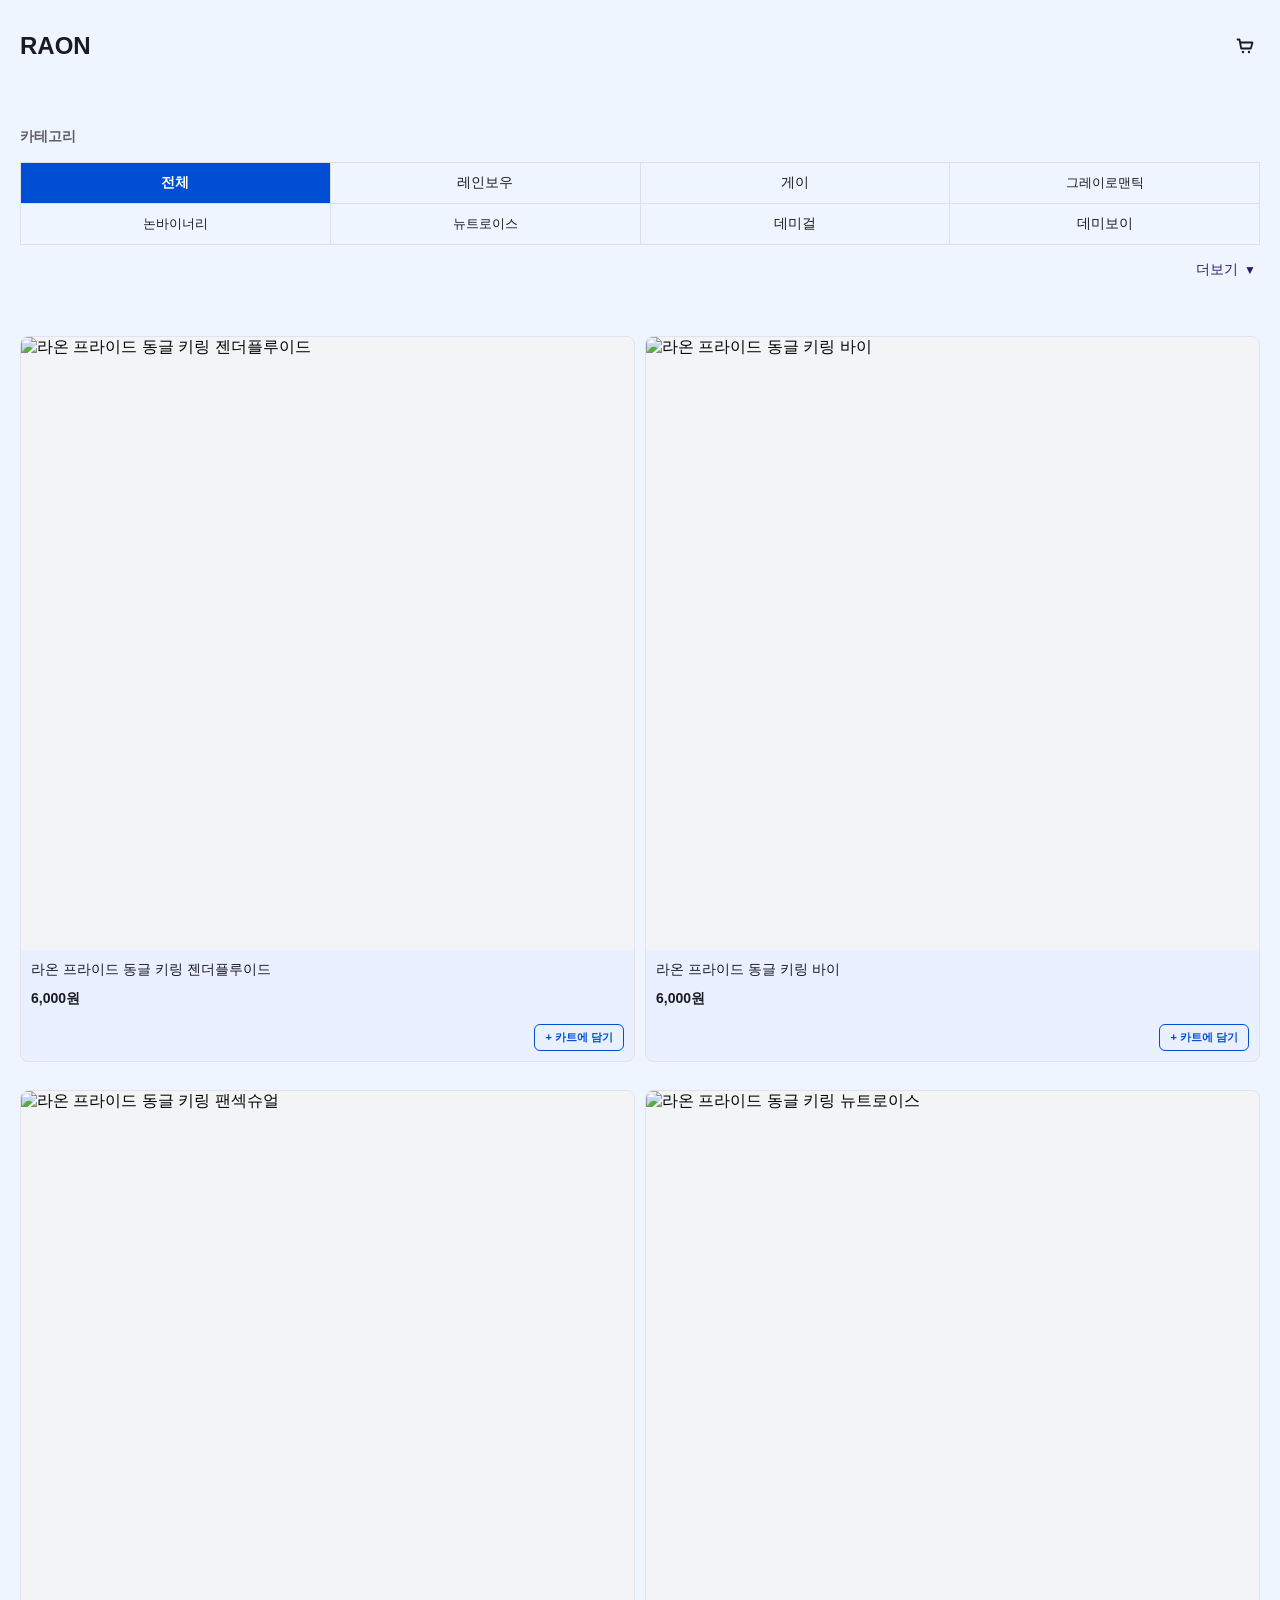
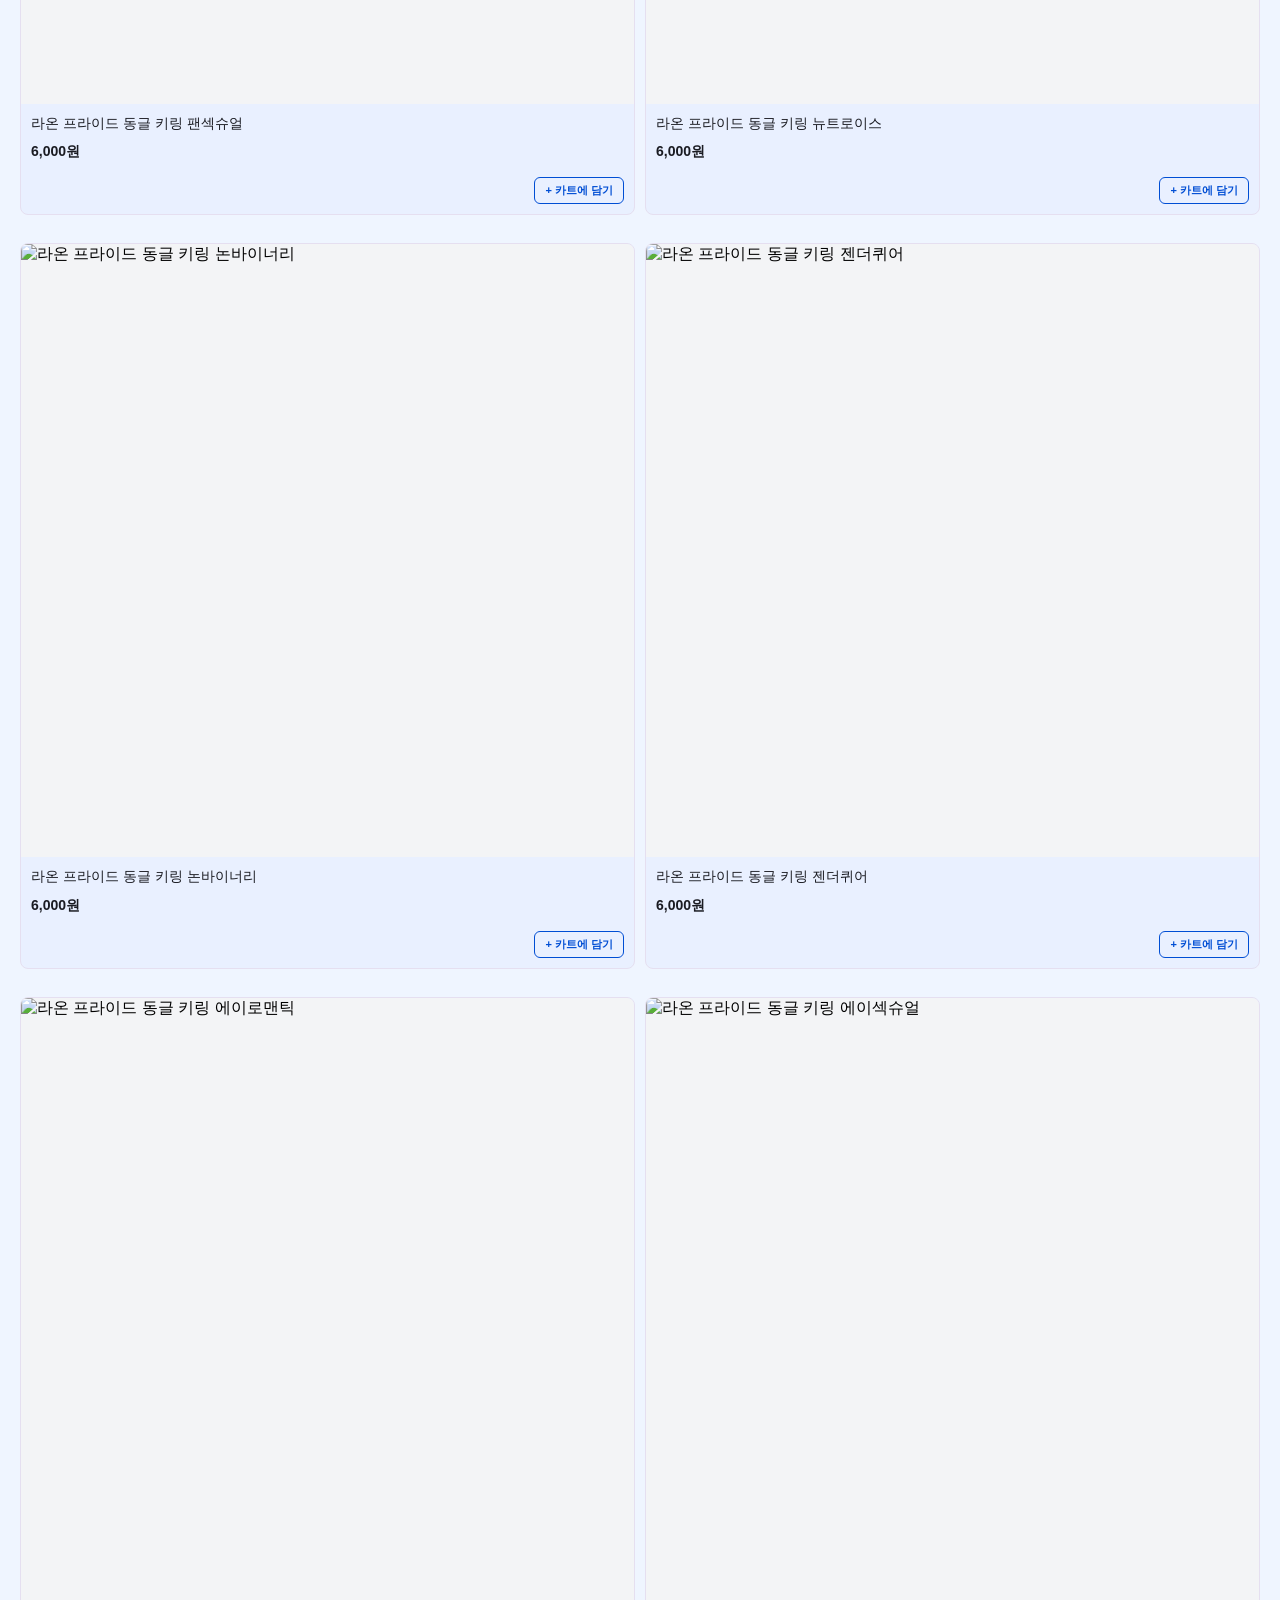
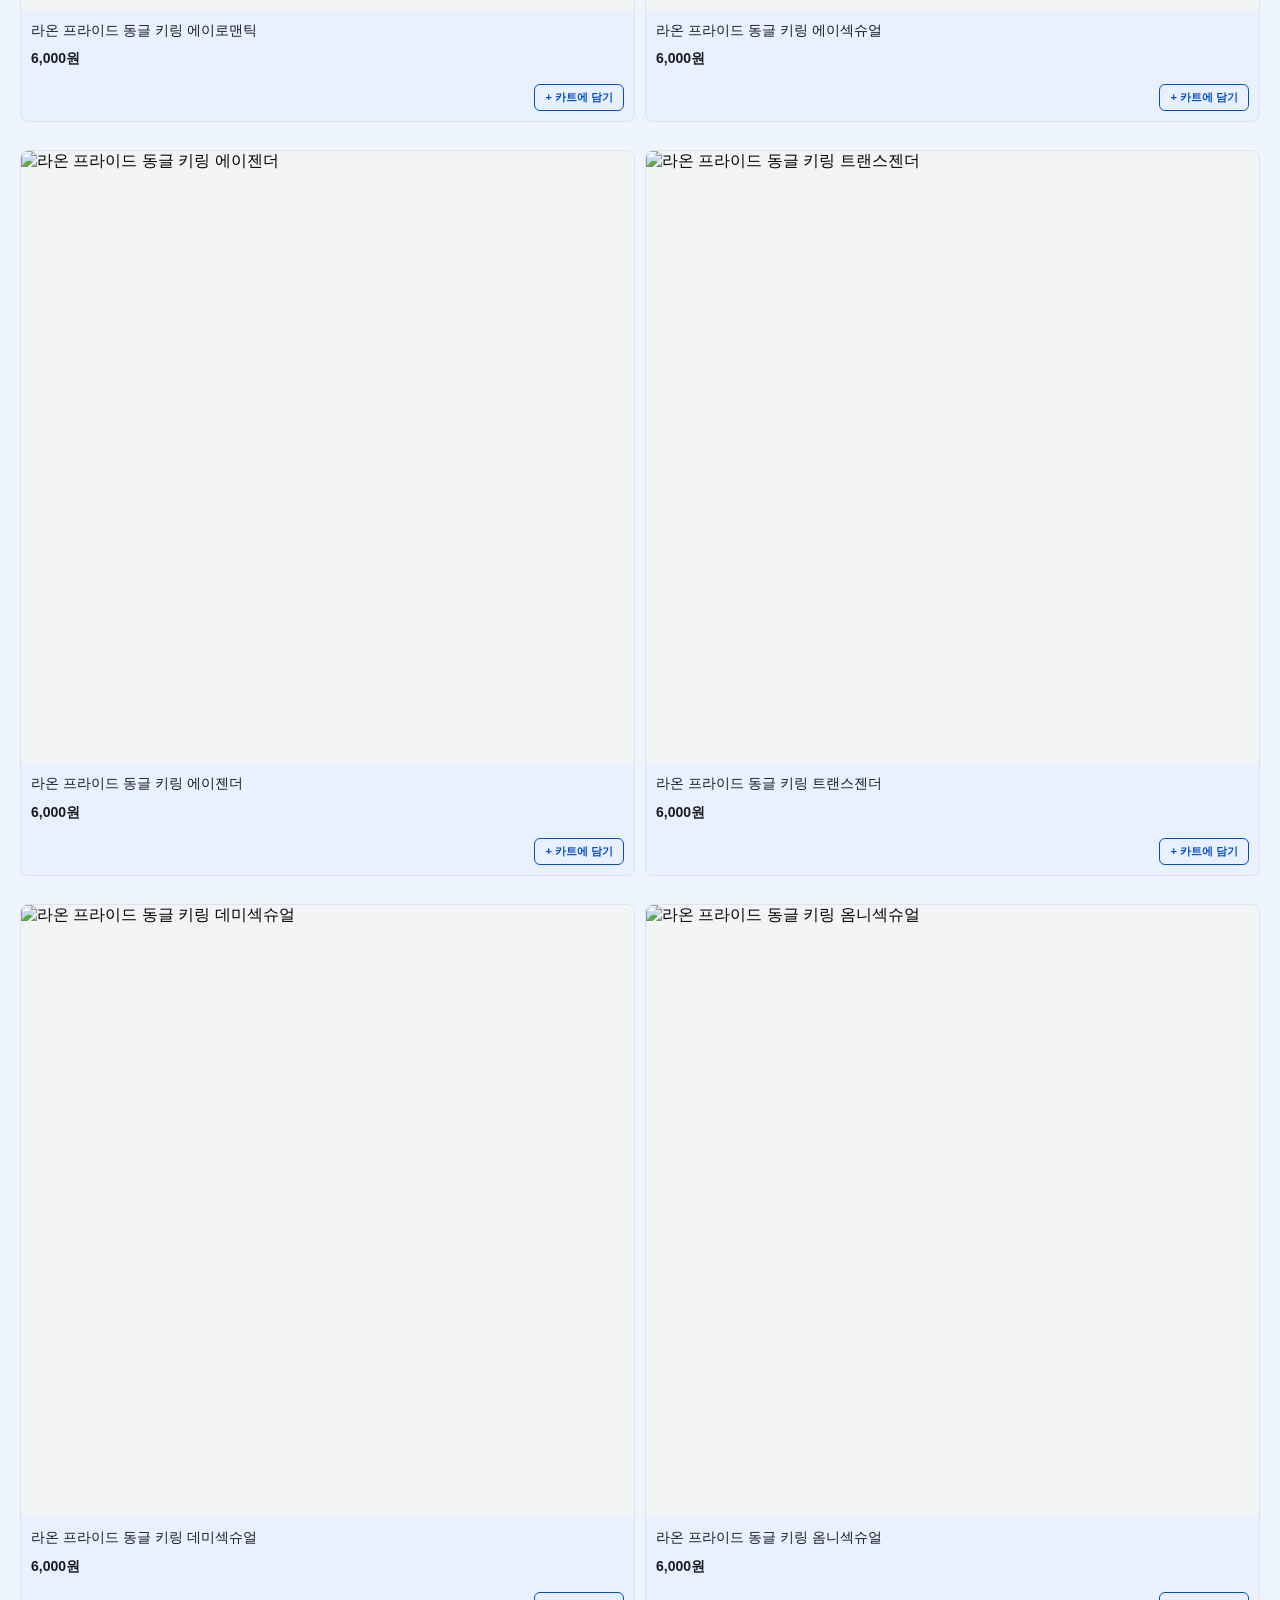
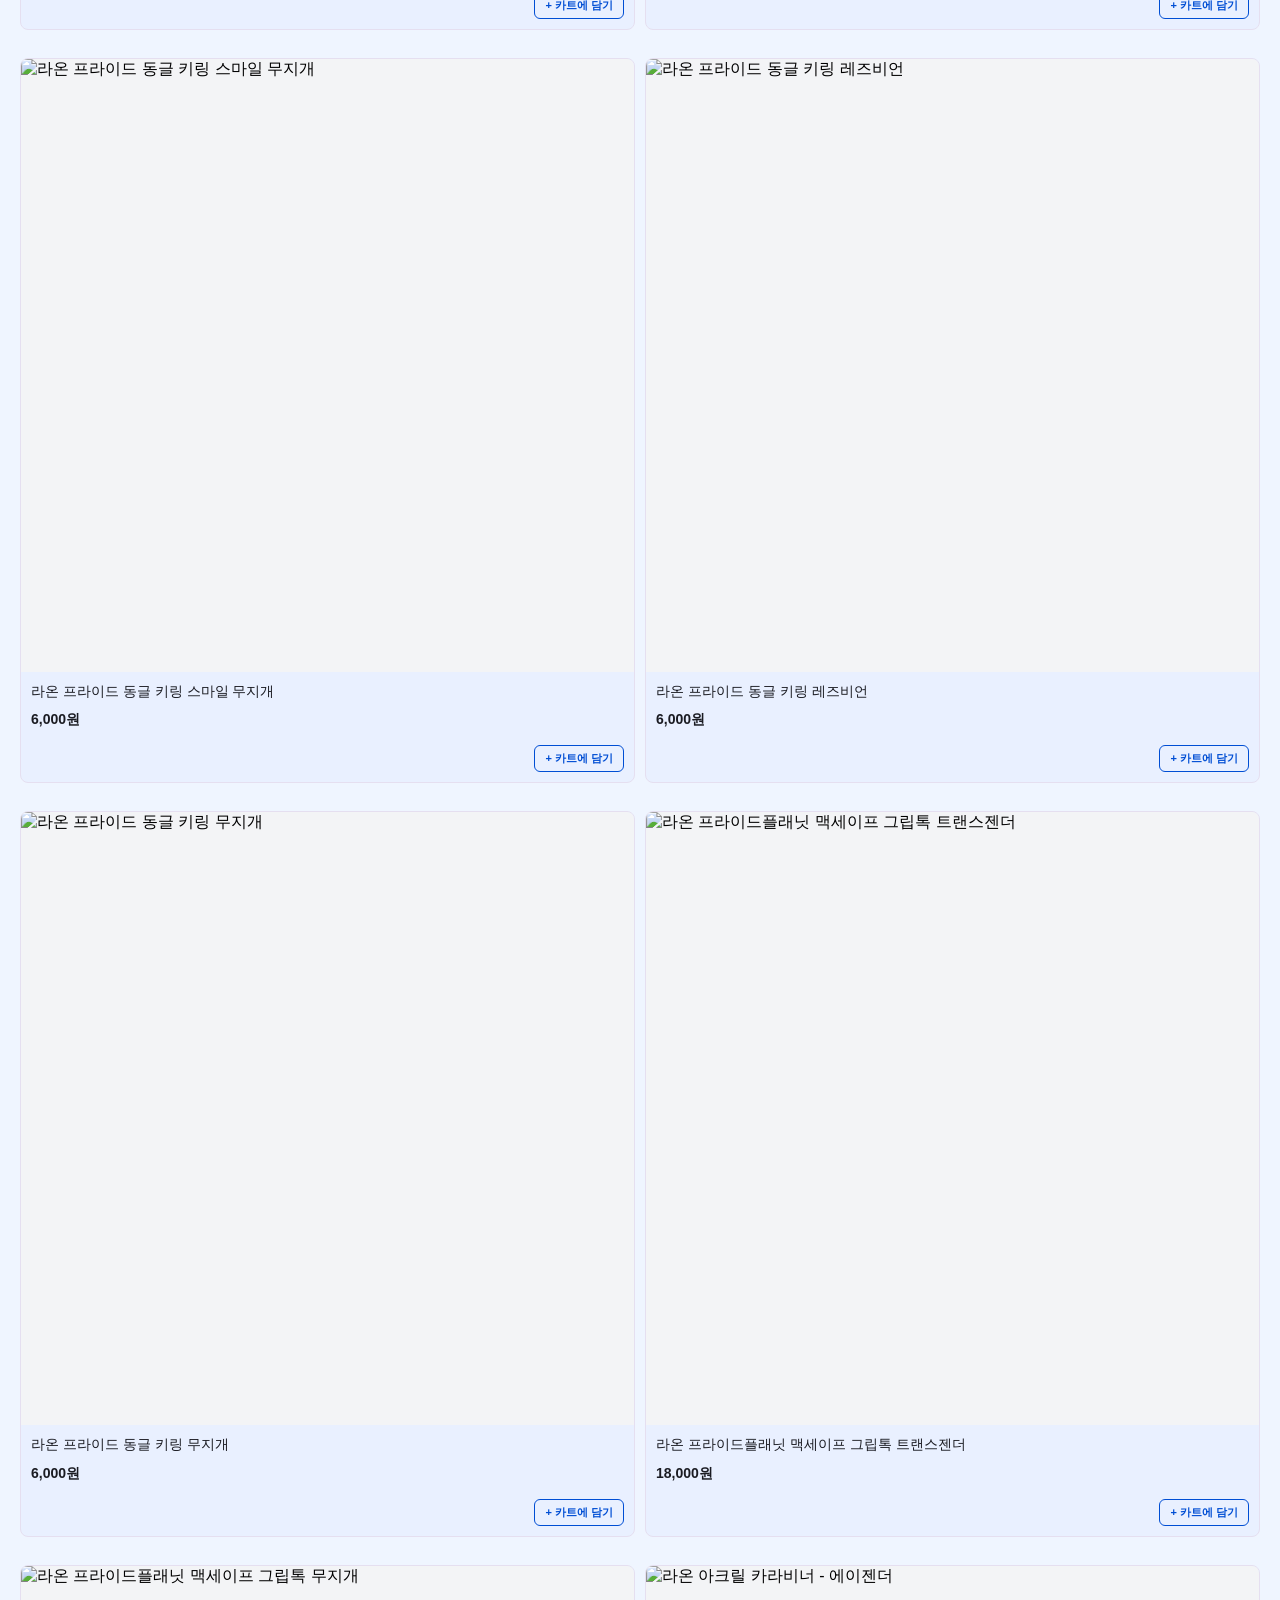
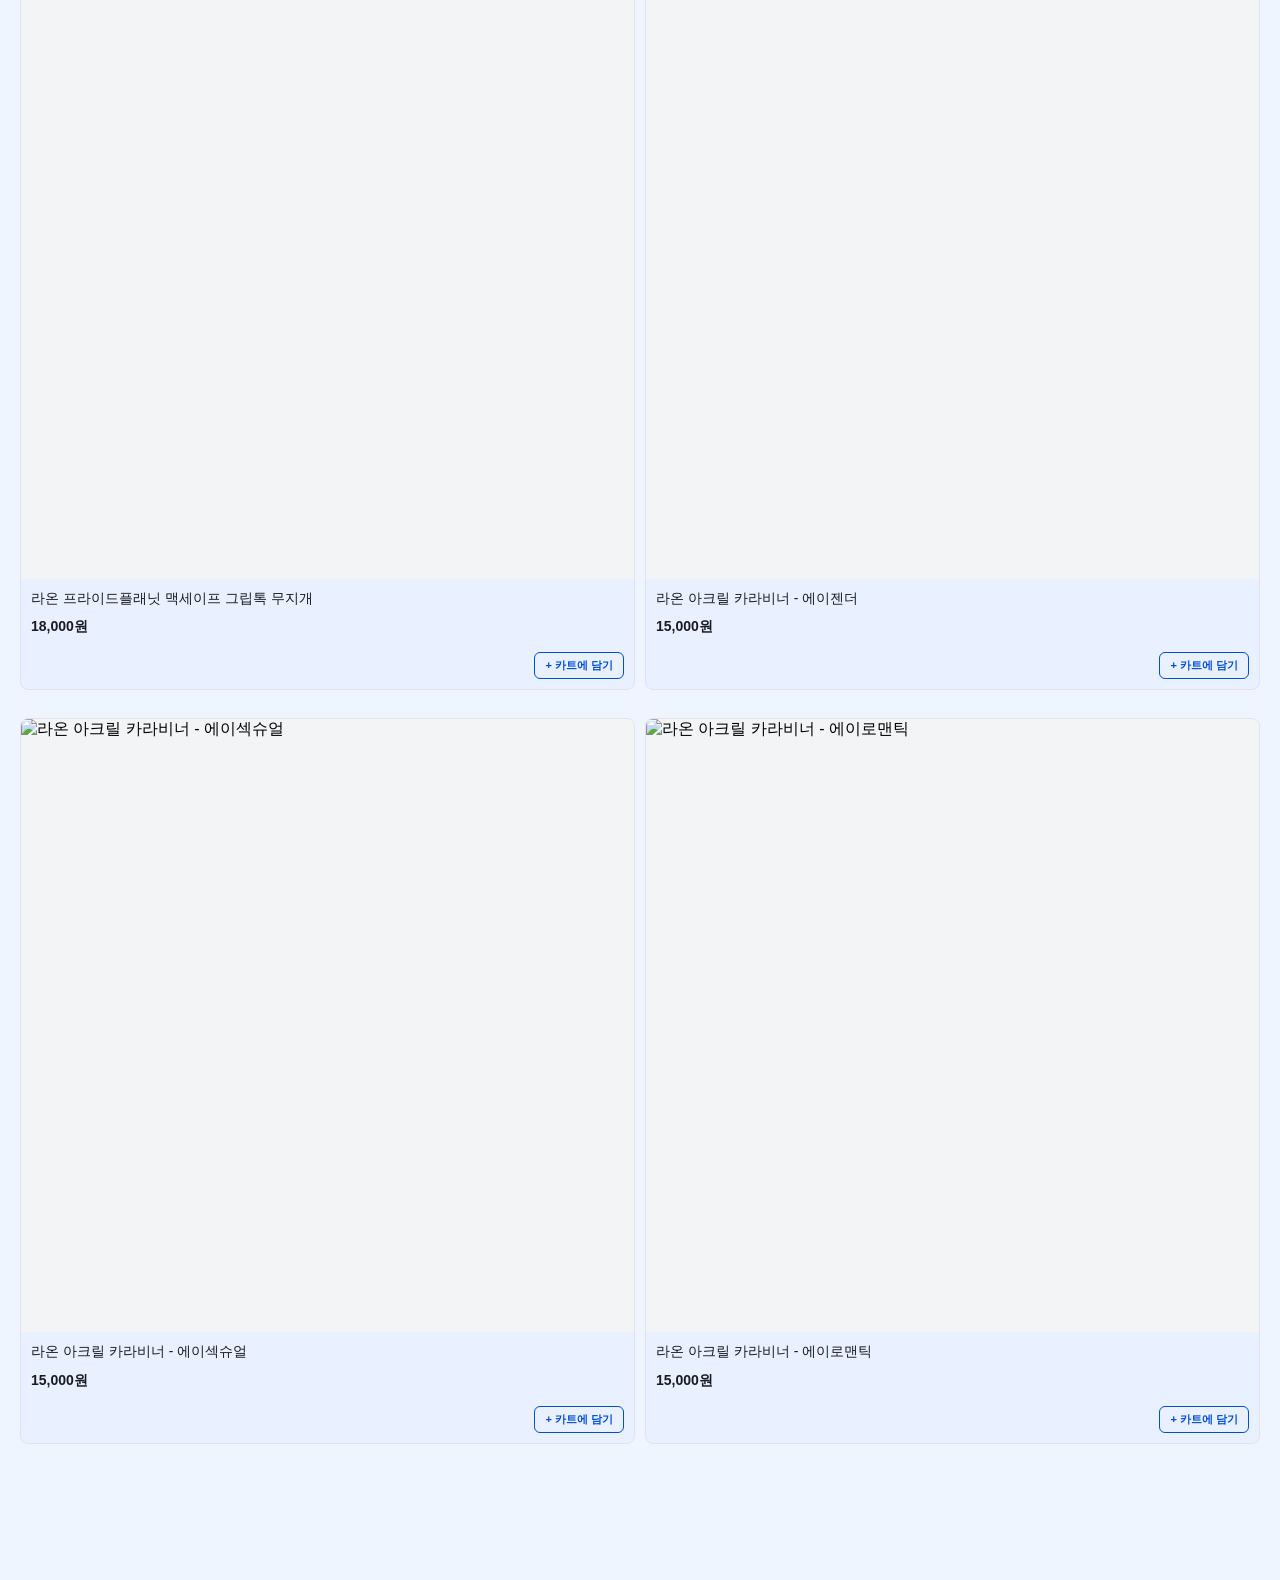
==== index.html @ d0bb75ec "스크롤링 수정" ====
<!DOCTYPE html>
<html lang="ko">
<head>
  <meta charset="UTF-8">
  <meta name="viewport" content="width=device-width, initial-scale=1.0">
  <title>라온 (RAON)</title>

  <!-- Favicon -->
  <link rel="icon" href="/logo_square.png" type="image/png">

  <!-- OG -->
  <meta property="og:title" content="라온 (RAON)">
  <meta property="og:description" content="라온 프라이드 굿즈 스토어">
  <meta property="og:image" content="https://raon-product.vercel.app/logo_square.png">
  <meta property="og:url" content="https://raon-product.vercel.app/">
  <meta property="og:type" content="website">
  <meta name="twitter:card" content="summary_large_image">
  <meta name="twitter:image" content="https://raon-product.vercel.app/logo_square.png">

  <!-- PWA -->
  <link rel="manifest" href="/manifest.json">
  <meta name="theme-color" content="#004ED4">

  <!-- iOS PWA -->
  <meta name="apple-mobile-web-app-capable" content="yes">
  <meta name="apple-mobile-web-app-status-bar-style" content="default">
  <meta name="apple-mobile-web-app-title" content="라온">
  <link rel="apple-touch-icon" href="/logo_square.png">

  <link rel="preconnect" href="https://cdn.jsdelivr.net">
  <link href="https://cdn.jsdelivr.net/npm/pretendard@latest/dist/web/static/pretendard.css" rel="stylesheet" />
  <script src="products.js?v=7"></script>
  <link rel="stylesheet" href="style.css?v=7">
</head>
<body>
  <div class="page">
    <div class="main">

      <!-- ── Header ── -->
      <header class="header">
        <div class="logo">RAON</div>
        <div class="header-icons">
          <!-- Cart -->
          <button class="cart-btn" aria-label="장바구니" onclick="location.href='cart.html'">
            <svg width="20" height="20" viewBox="0 0 20 20" fill="none" xmlns="http://www.w3.org/2000/svg">
              <path d="M2.5 3.5H4.5L6.2 12.5H15.8L17.5 6.5H5.5" stroke="#1A1B22" stroke-width="1.8" stroke-linecap="round" stroke-linejoin="round"/>
              <circle cx="8" cy="16" r="1.2" fill="#1A1B22"/>
              <circle cx="14" cy="16" r="1.2" fill="#1A1B22"/>
            </svg>
            <div class="cart-badge" id="cartBadge"></div>
          </button>
        </div>
      </header>

      <!-- ── Section Label ── -->
      <section class="section-label">
        <div class="label-title">카테고리</div>

        <div class="label-grid" id="labelGrid">
          <!-- Row 1: 항상 보임 -->
          <div class="label-row">
            <div class="label-cell size-14 selected">전체</div>
            <div class="label-cell size-14">레인보우</div>
            <div class="label-cell size-14">게이</div>
            <div class="label-cell size-13">그레이로맨틱</div>
          </div>
          <!-- Row 2: 항상 보임 -->
          <div class="label-row">
            <div class="label-cell size-13">논바이너리</div>
            <div class="label-cell size-13">뉴트로이스</div>
            <div class="label-cell size-14">데미걸</div>
            <div class="label-cell size-14">데미보이</div>
          </div>
          <!-- Row 3: 접힘 -->
          <div class="label-row collapsed">
            <div class="label-cell size-13">레즈비언</div>
            <div class="label-cell size-13">바이섹슈얼</div>
            <div class="label-cell size-13">안드로진</div>
            <div class="label-cell size-14">앨라이</div>
          </div>
          <!-- Row 4: 접힘 -->
          <div class="label-row collapsed">
            <div class="label-cell size-14">에이로맨틱</div>
            <div class="label-cell size-13">에이로에이스</div>
            <div class="label-cell size-13">에이섹슈얼</div>
            <div class="label-cell size-13">에이젠더</div>
          </div>
          <!-- Row 5: 접힘 -->
          <div class="label-row collapsed">
            <div class="label-cell size-14">옴니섹슈얼</div>
            <div class="label-cell size-14">인터섹스</div>
            <div class="label-cell size-13">젠더리스</div>
            <div class="label-cell size-13">젠더퀴어</div>
          </div>
          <!-- Row 6: 접힘 -->
          <div class="label-row collapsed">
            <div class="label-cell size-14">젠더플럭스</div>
            <div class="label-cell size-13">젠더플루이드</div>
            <div class="label-cell size-14">퀘스쳐너리</div>
            <div class="label-cell size-13">트랜스젠더</div>
          </div>
          <!-- Row 7: 접힘 -->
          <div class="label-row collapsed">
            <div class="label-cell size-13">팬섹슈얼</div>
            <div class="label-cell size-14">폴리섹슈얼</div>
            <div class="label-cell size-13">폴리아모리</div>
            <div class="label-cell size-14">BDSM</div>
          </div>
        </div>

        <!-- 더보기 버튼 -->
        <button class="label-more-btn" id="labelMoreBtn" onclick="toggleLabels()">
          <span class="label-more-text" id="labelMoreText">더보기</span>
          <span class="label-more-arrow" id="labelMoreArrow">▼</span>
        </button>
      </section>

      <!-- ── Contents ── -->
      <section class="contents" id="productGrid"></section>

      <!-- 무한 스크롤 감지용 센티널 (보이지 않음) -->
      <div id="scrollSentinel" style="height: 1px;"></div>

    </div>
  </div>

  <script>
    let labelsExpanded = false;
    let cartCount = 0;
    let visibleCount = 10;
    let currentList = [];

    const labelKeywords = {
      '전체':       null,
      '레인보우':   ['레인보우', '무지개'],
      '게이':       ['게이'],
      '그레이로맨틱':['그레이로맨틱'],
      '팬섹슈얼':   ['팬섹슈얼', '판섹슈얼'],
      '폴리아모리': ['폴리아모리'],
      '폴리섹슈얼': ['폴리섹슈얼'],
      'BDSM':       ['BDSM'],
      '젠더퀴어':   ['젠더퀴어'],
      '젠더플럭스': ['젠더플럭스'],
      '퀘스쳐너리': ['퀘스쳐너리'],
      '트랜스젠더': ['트랜스젠더'],
      '옴니섹슈얼': ['옴니섹슈얼'],
      '인터섹스':   ['인터섹스'],
      '젠더리스':   ['젠더리스'],
      '젠더플루이드':['젠더플루이드'],
      '에이로맨틱': ['에이로맨틱'],
      '에이로에이스':['에이로에이스'],
      '에이섹슈얼': ['에이섹슈얼'],
      '에이젠더':   ['에이젠더'],
      '레즈비언':   ['레즈비언'],
      '바이섹슈얼': ['바이섹슈얼', '바이'],
      '안드로진':   ['안드로진'],
      '앨라이':     ['앨라이'],
      '논바이너리': ['논바이너리'],
      '뉴트로이스': ['뉴트로이스'],
      '데미걸':     ['데미걸'],
      '데미보이':   ['데미보이'],
    };

    function cardHtml(p) {
      const imgSrc = IMG + p.img;
      const badge = p.soldOut
        ? '<span class="card-badge sold-out">SOLD OUT</span>'
        : p.onSale ? '<span class="card-badge sale">SALE</span>' : '';
      const priceHtml = p.onSale && p.origPrice
        ? `<span class="price-sale">${p.price}</span><span class="price-orig">${p.origPrice}</span>`
        : `<span>${p.price}</span>`;
      return `
        <div class="product-card${p.soldOut ? ' is-soldout' : ''}" data-id="${p.id}">
          <div class="img-box">
            <img src="${imgSrc}" alt="${p.title}" loading="lazy">
            ${badge}
          </div>
          <div class="text-box">
            <div class="product-title">${p.title}</div>
            <div class="product-price">${priceHtml}</div>
            ${!p.soldOut ? `<button class="add-cart-btn" onclick="addToCart('${p.id}')">+ 카트에 담기</button>` : ''}
          </div>
        </div>`;
    }

    function renderProducts(list) {
      currentList = list;
      visibleCount = 10;
      const grid = document.getElementById('productGrid');
      if (!list.length) {
        grid.innerHTML = '<p style="text-align:center;padding:40px 0;color:#5F5E61;">상품이 없습니다.</p>';
        document.getElementById('scrollSentinel').style.display = 'none';
        return;
      }
      redraw();
    }

    function redraw() {
      const grid = document.getElementById('productGrid');
      const visible = currentList.slice(0, visibleCount);
      let html = '';
      for (let i = 0; i < visible.length; i += 2) {
        html += '<div class="product-row">';
        for (let j = i; j < i + 2 && j < visible.length; j++) {
          html += cardHtml(visible[j]);
        }
        html += '</div>';
      }
      grid.innerHTML = html;
      document.getElementById('scrollSentinel').style.display =
        visibleCount >= currentList.length ? 'none' : 'block';
    }

    function loadMore() {
      visibleCount += 10;
      redraw();
    }

    // 홈으로 돌아올 때마다 뱃지 업데이트 (장바구니에서 삭제 후 반영)
    window.addEventListener('pageshow', () => updateCartBadge());
    window.addEventListener('focus', () => updateCartBadge());

    document.addEventListener('DOMContentLoaded', () => {
      renderProducts(products);
      updateCartBadge();

      // 무한 스크롤 (Intersection Observer) 설정
      const observer = new IntersectionObserver((entries) => {
        if (entries[0].isIntersecting && visibleCount < currentList.length) {
          loadMore();
        }
    }, { rootMargin: '0px' }); // 바닥에 완전히 닿았을 때 로드
      observer.observe(document.getElementById('scrollSentinel'));

      document.getElementById('labelGrid').addEventListener('click', (e) => {
        const cell = e.target.closest('.label-cell');
        if (!cell) return;

        document.querySelectorAll('.label-cell').forEach(el => el.classList.remove('selected'));
        cell.classList.add('selected');

        const label = cell.textContent.trim();
        const keywords = labelKeywords[label];

        if (keywords === null) {
          renderProducts(products);
        } else {
          const filtered = products.filter(p =>
            keywords.some(kw => p.title.includes(kw))
          );
          renderProducts(filtered);
        }
      });
    });

    // ── Cart ──────────────────────────────────────────────────
    function getCart() {
      try { return JSON.parse(localStorage.getItem('raon_cart') || '[]'); }
      catch { return []; }
    }
    function saveCart(cart) { localStorage.setItem('raon_cart', JSON.stringify(cart)); }

    function updateCartBadge() {
      const badge = document.getElementById('cartBadge');
      const count = getCart().length;
      if (count > 0) {
        badge.textContent = count;
        badge.classList.add('visible');
      } else {
        badge.classList.remove('visible');
      }
    }

    function addToCart(id) {
      const p = products.find(x => x.id === id);
      if (!p) return;
      const cart = getCart();
      const existing = cart.find(i => i.id === id);
      if (existing) {
        existing.qty = (existing.qty || 1) + 1;
      } else {
        cart.push({ ...p, cartId: id + '_' + Date.now(), qty: 1 });
      }
      saveCart(cart);
      updateCartBadge();

      // 간단한 피드백
      const btn = document.querySelector(`[data-id="${id}"] .add-cart-btn`);
      if (btn) {
        btn.textContent = '✓ 담겼어요';
        setTimeout(() => { btn.textContent = '+ 담기'; }, 1200);
      }
    }

    function toggleLabels() {
      labelsExpanded = !labelsExpanded;

      const textEl = document.getElementById('labelMoreText');
      const arrowEl = document.getElementById('labelMoreArrow');

      document.querySelectorAll('#labelGrid .label-row').forEach((row, i) => {
        if (i >= 2) {
          if (labelsExpanded) row.classList.remove('collapsed');
          else row.classList.add('collapsed');
        }
      });

      textEl.textContent = labelsExpanded ? '닫기' : '더보기';
      arrowEl.classList.toggle('up', labelsExpanded);
    }
  </script>
  <script>
    if ('serviceWorker' in navigator) {
      navigator.serviceWorker.register('/sw.js');
    }
  </script>
</body>
</html>
---- style.css ----
* {
  box-sizing: border-box;
  margin: 0;
  padding: 0;
}

html {
  width: 100%;
  overflow-x: hidden;
}

body {
  width: 100%;
  overflow-x: hidden;
  background: #EFF5FF;
  font-family: 'Pretendard', -apple-system, BlinkMacSystemFont, sans-serif;
}

.page {
  position: relative;
  width: 100%;
  min-height: 100vh;
  background: #EFF5FF;
  overflow: hidden;
}

/* ── Main ── */
.main {
  width: 100%;
  max-width: 100%;
  display: flex;
  flex-direction: column;
  gap: 57px;
  padding: 21px 20px 78px;
}

/* ── Header ── */
.header {
  display: flex;
  flex-direction: row;
  justify-content: space-between;
  align-items: center;
  padding: 10px 0;
}

.logo {
  font-size: 24px;
  font-weight: 700;
  color: #1A1B22;
  letter-spacing: 0;
}

.header-icons {
  display: flex;
  align-items: center;
  gap: 12px;
}

.icon-btn {
  padding: 5px;
  background: none;
  border: none;
  cursor: pointer;
  display: flex;
  align-items: center;
}

.cart-btn {
  position: relative;
  padding: 5px;
  background: none;
  border: none;
  cursor: pointer;
  display: flex;
  align-items: center;
}

.cart-badge {
  position: absolute;
  top: 0;
  right: 0;
  width: 15px;
  height: 15px;
  background: #004ED4;
  border-radius: 50px;
  display: none;
  justify-content: center;
  align-items: center;
  font-size: 8px;
  font-weight: 700;
  color: #FFFFFF;
  line-height: 1;
}

.cart-badge.visible {
  display: flex;
}

/* ── Section Label ── */
.section-label {
  display: flex;
  flex-direction: column;
  gap: 16px;
}

.label-title {
  font-size: 14px;
  font-weight: 700;
  color: #5F5E61;
}

.label-grid {
  background: #DCDEED;
  display: flex;
  flex-direction: column;
  gap: 1px;
  padding: 1px;
}

.label-row {
  display: flex;
  flex-direction: row;
  gap: 1px;
}

.label-row.collapsed {
  display: none;
}

.label-cell {
  flex: 1;
  min-width: 0;
  display: flex;
  justify-content: center;
  align-items: center;
  padding: 6px 2px;
  height: auto;
  min-height: 40px;
  background: #EFF5FF;
  color: #1A1B22;
  font-weight: 400;
  cursor: pointer;
  user-select: none;
  word-break: keep-all;
  text-align: center;
  overflow: hidden;
}

.label-cell.size-14 { font-size: 14px; }
.label-cell.size-13 { font-size: 13px; }

.label-cell.selected {
  background: #004ED4;
  color: #FFFFFF;
  font-weight: 600;
}

@media (max-width: 370px) {
  .label-cell,
  .label-cell.size-14,
  .label-cell.size-13 {
    font-size: 12px;
  }
}

/* ── More Button (Labels) ── */
.label-more-btn {
  width: 100%;
  display: flex;
  flex-direction: row;
  justify-content: flex-end;
  align-items: center;
  gap: 6px;
  padding: 0 4px 0 0;
  cursor: pointer;
  background: none;
  border: none;
}

.label-more-text {
  font-size: 14px;
  font-weight: 400;
  color: #2D1B69;
  font-family: 'Pretendard', sans-serif;
}

.label-more-arrow {
  font-size: 12px;
  color: #2D1B69;
  display: inline-block;
  transition: transform 0.2s ease;
}

.label-more-arrow.up {
  transform: rotate(180deg);
}

/* ── Contents ── */
.contents {
  display: flex;
  flex-direction: column;
  gap: 28px;
}

.product-row {
  display: flex;
  flex-direction: row;
  justify-content: space-between;
  align-items: flex-start;
}

.product-card {
  width: calc(50% - 5px);
  background: #E9F0FF;
  border: 1px solid #E5DFF0;
  border-radius: 8px;
  overflow: hidden;
}

.img-box {
  position: relative;
  width: 100%;
  aspect-ratio: 1 / 1;
  background: #F3F4F6;
  display: flex;
  justify-content: center;
  align-items: center;
  overflow: hidden;
}

.img-box img {
  width: 100%;
  height: 100%;
  object-fit: cover;
}

.text-box {
  width: 100%;
  height: auto;
  display: flex;
  flex-direction: column;
  gap: 10px;
  padding: 10px;
}

.product-title {
  font-size: 14px;
  font-weight: 400;
  color: #1A1B22;
  line-height: 1.4;
}

.product-price {
  font-size: 14px;
  font-weight: 700;
  color: #1A1B22;
}

.card-badge {
  position: absolute;
  top: 8px;
  left: 8px;
  font-size: 10px;
  font-weight: 700;
  padding: 3px 6px;
  border-radius: 4px;
}

.card-badge.sold-out {
  background: rgba(0,0,0,0.55);
  color: #fff;
}

.card-badge.sale {
  background: #D4002A;
  color: #fff;
}

.is-soldout .img-box img {
  opacity: 0.45;
}

.price-sale {
  font-weight: 700;
  color: #D4002A;
}

.price-orig {
  font-size: 12px;
  font-weight: 400;
  color: #999;
  text-decoration: line-through;
  margin-left: 4px;
}

/* ── Add to Cart Button ── */
.add-cart-btn {
  margin-top: 6px;
  padding: 5px 10px;
  font-size: 11px;
  font-weight: 600;
  font-family: 'Pretendard', sans-serif;
  color: #004ED4;
  background: none;
  border: 1px solid #004ED4;
  border-radius: 6px;
  cursor: pointer;
  align-self: flex-end;
  transition: all 0.15s ease;
}

.add-cart-btn:active {
  background: #004ED4;
  color: #fff;
}

/* ── Contents More Button ── */
.contents-more-btn {
  display: flex;
  flex-direction: row;
  justify-content: center;
  align-items: center;
  padding: 40px 0;
  gap: 10px;
  cursor: pointer;
  background: none;
  border: none;
  width: 100%;
}

.contents-more-text {
  font-size: 22px;
  font-weight: 400;
  color: #1A1B22;
  font-family: 'Pretendard', sans-serif;
}
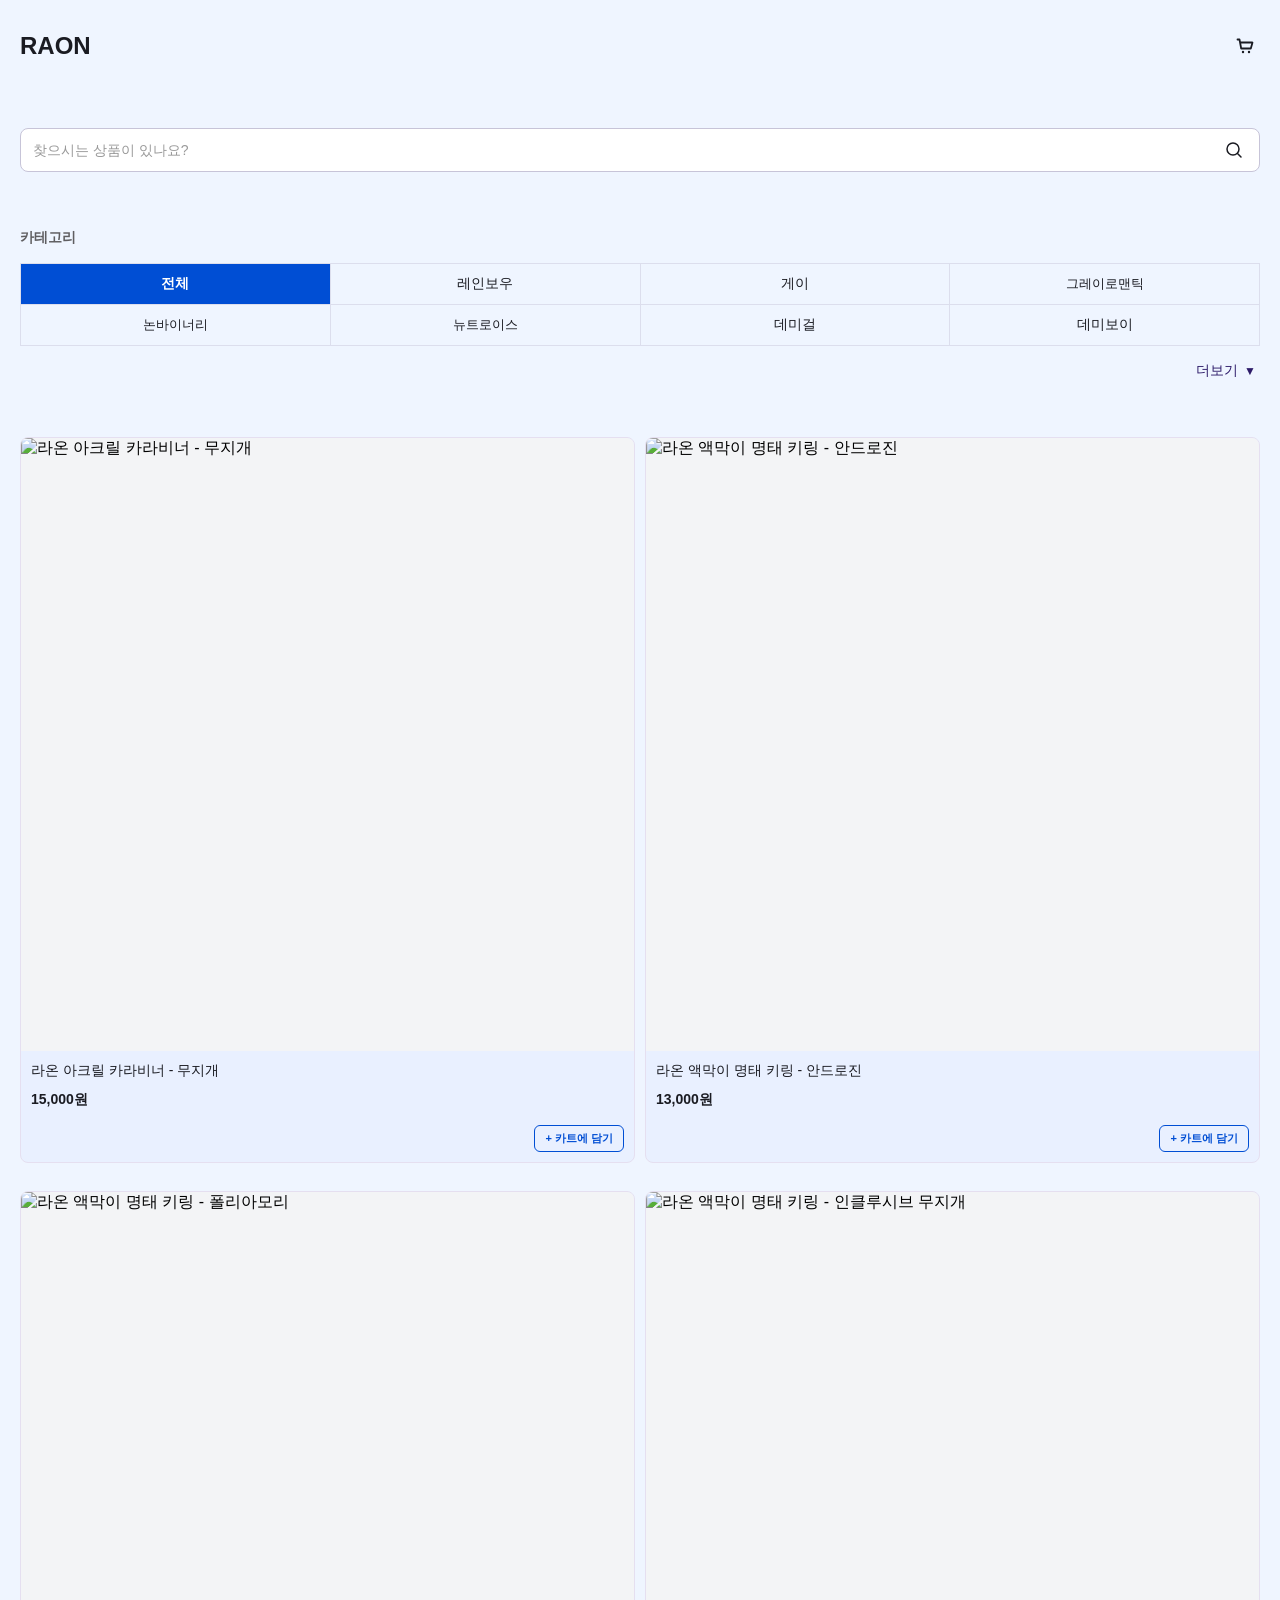
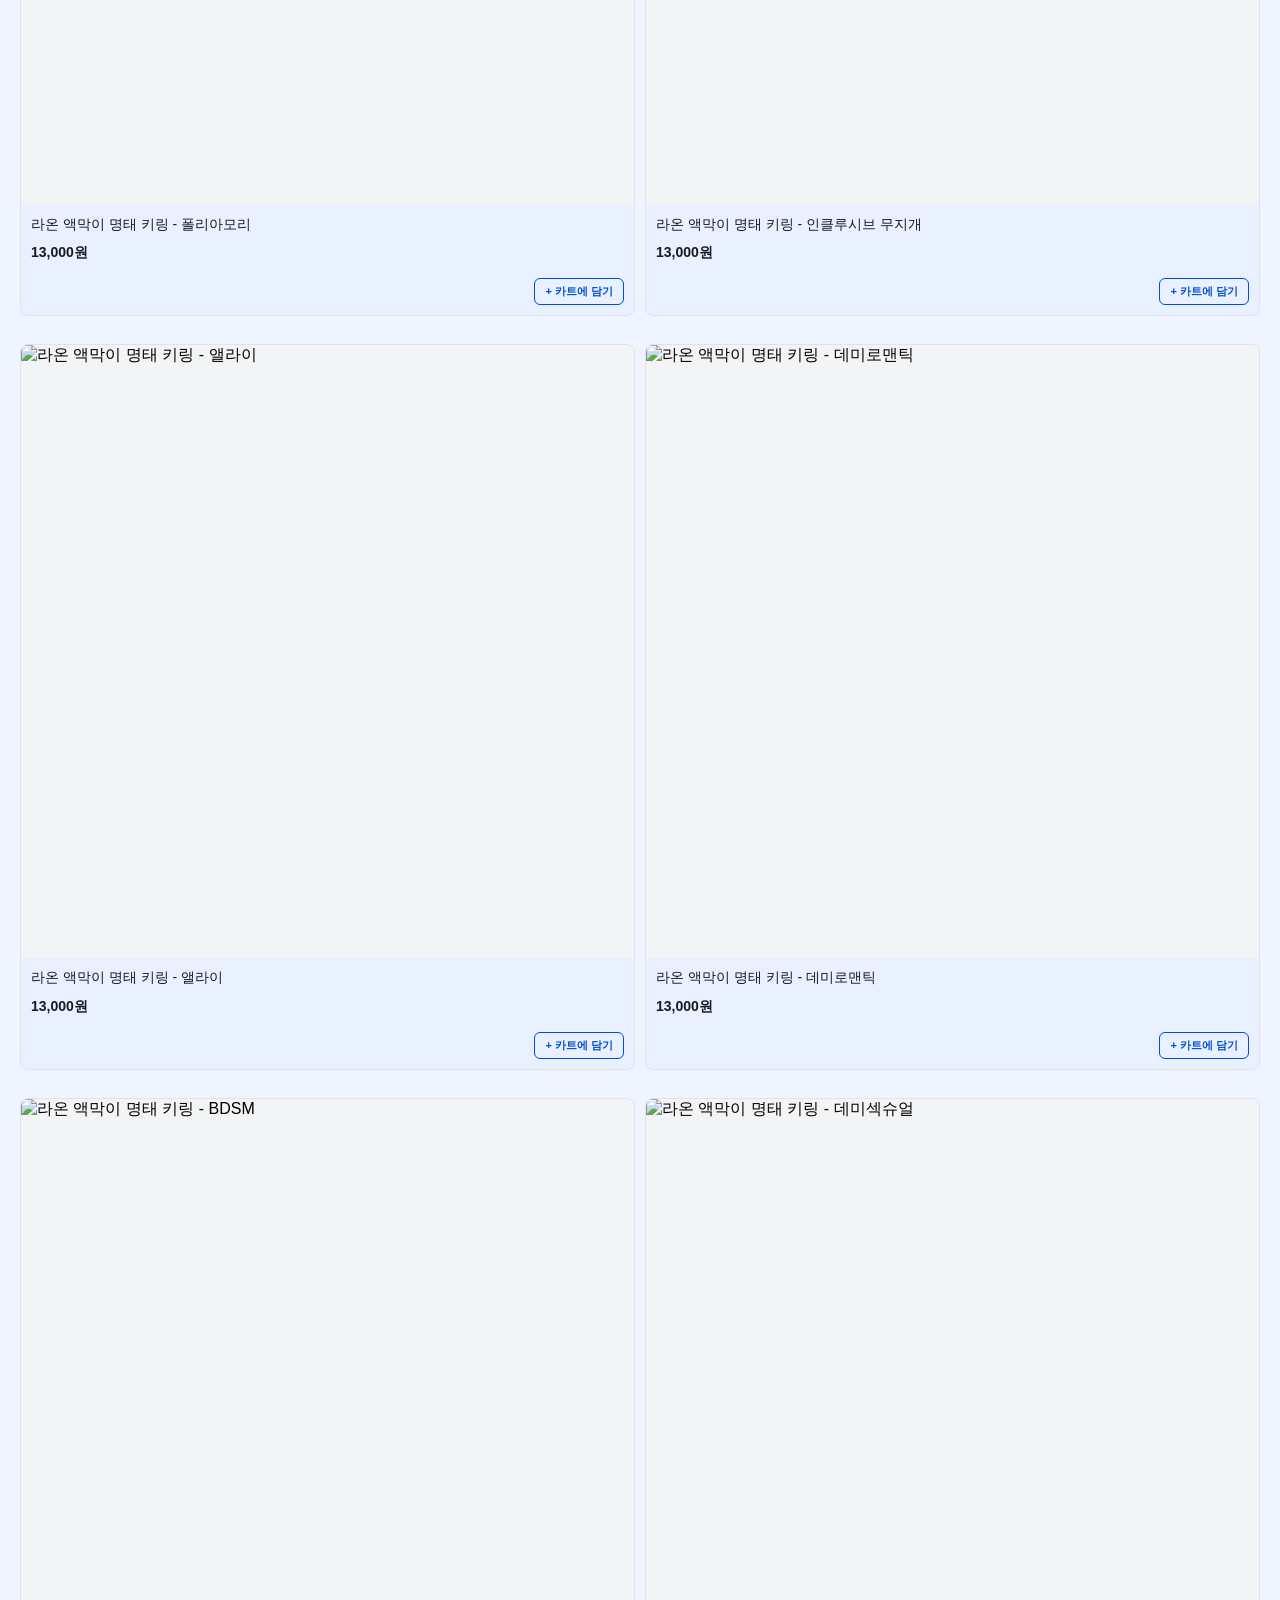
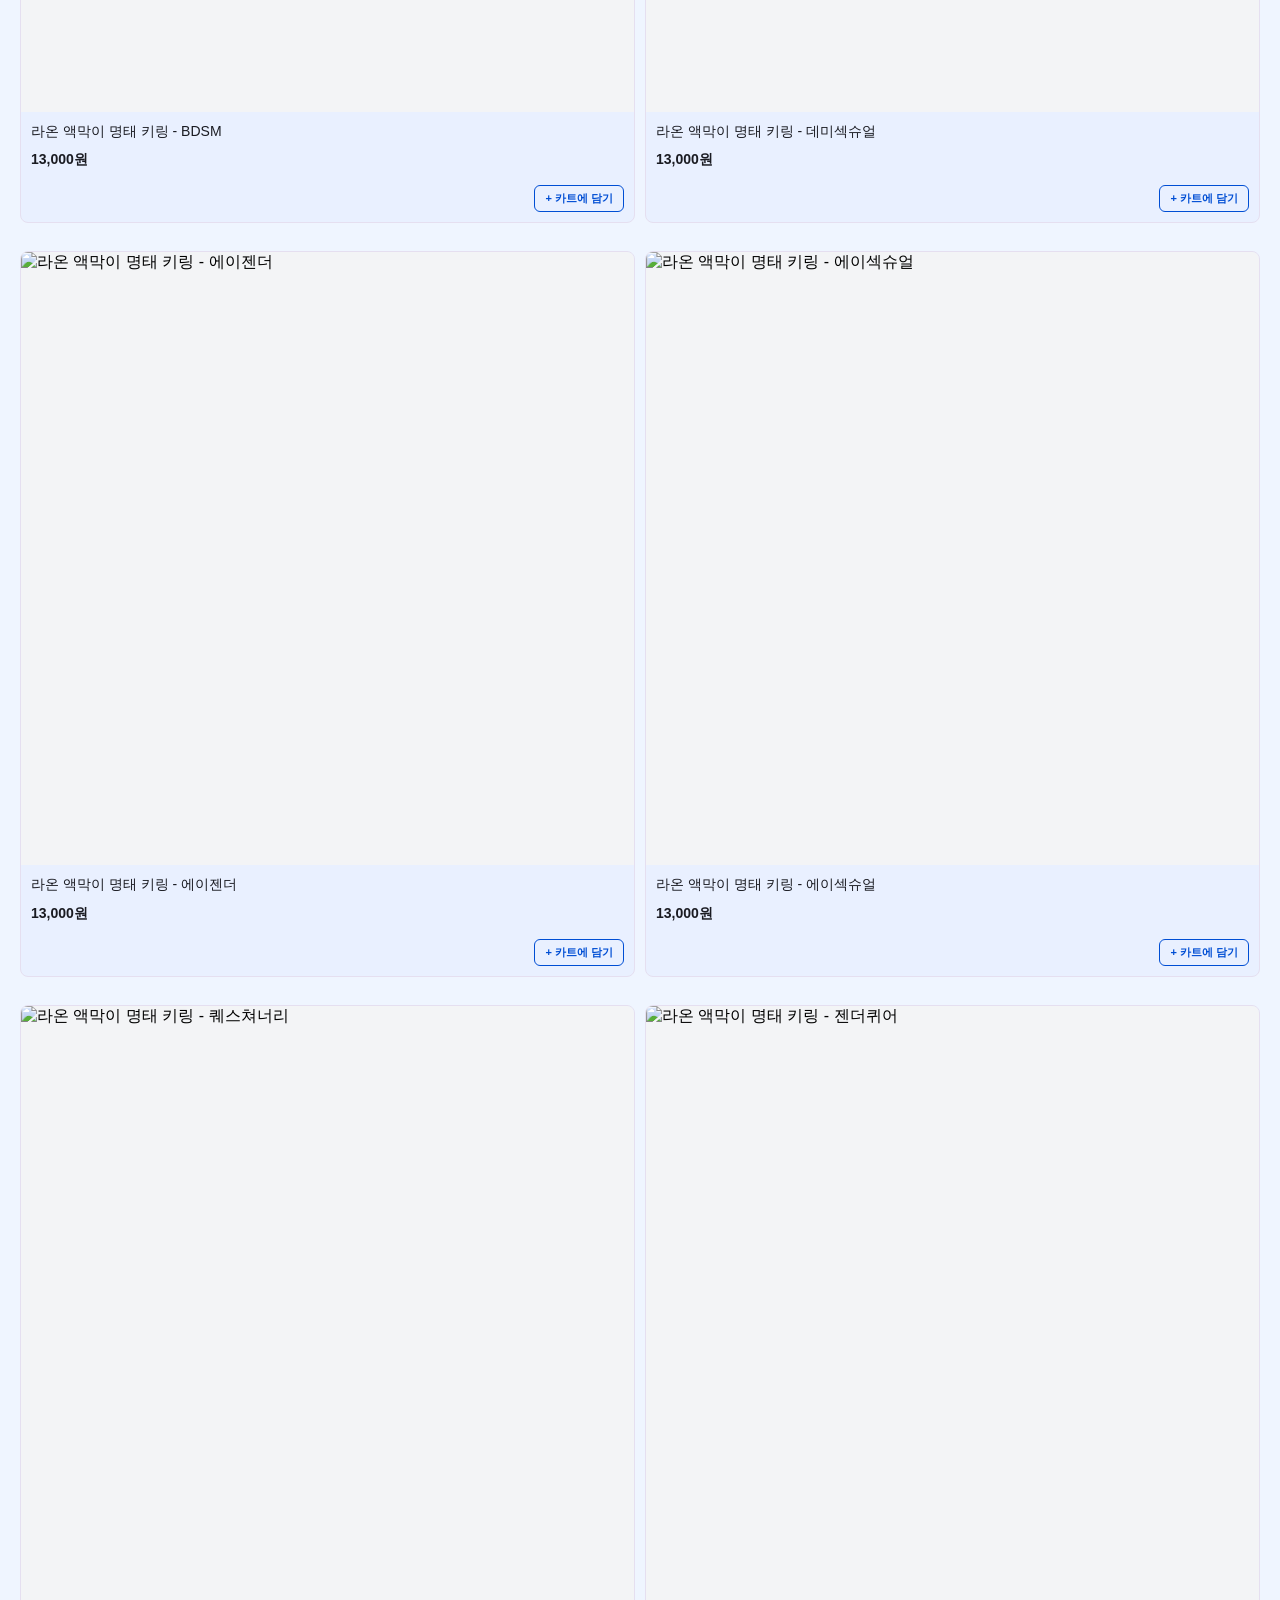
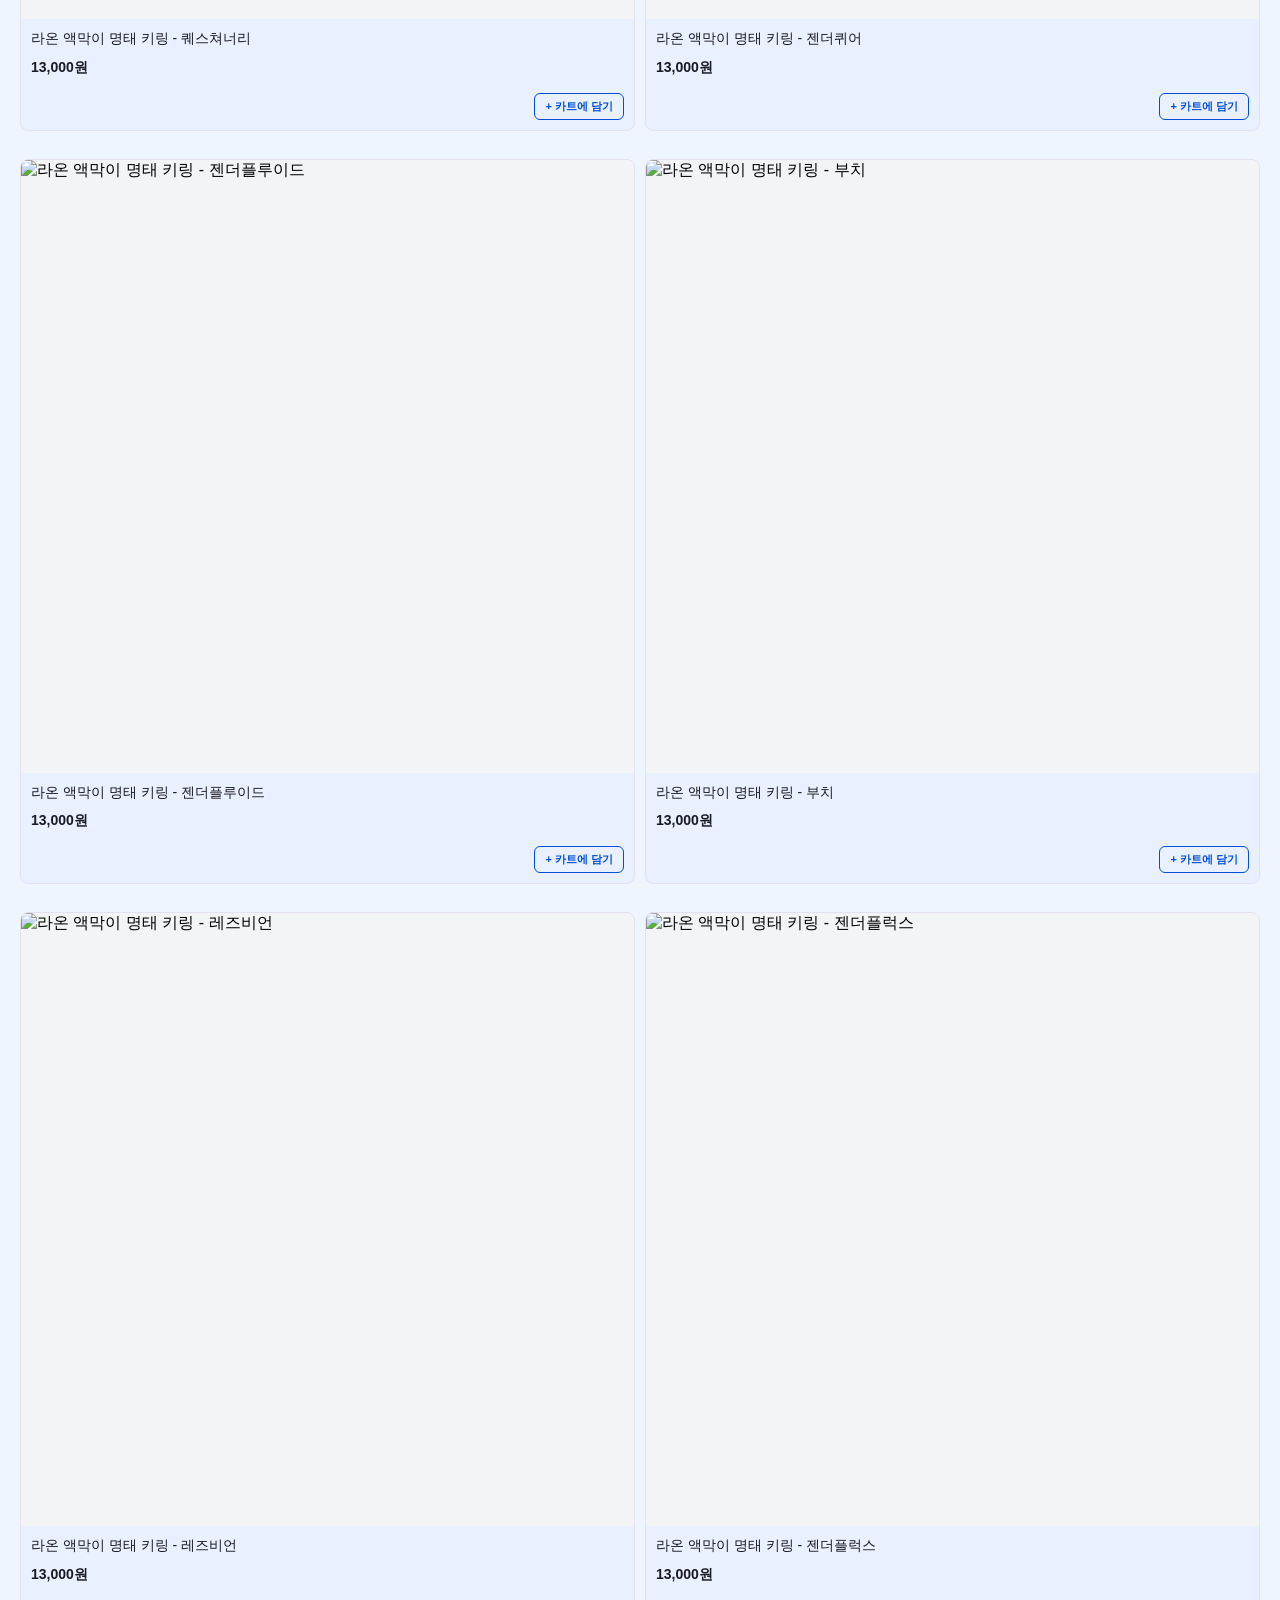
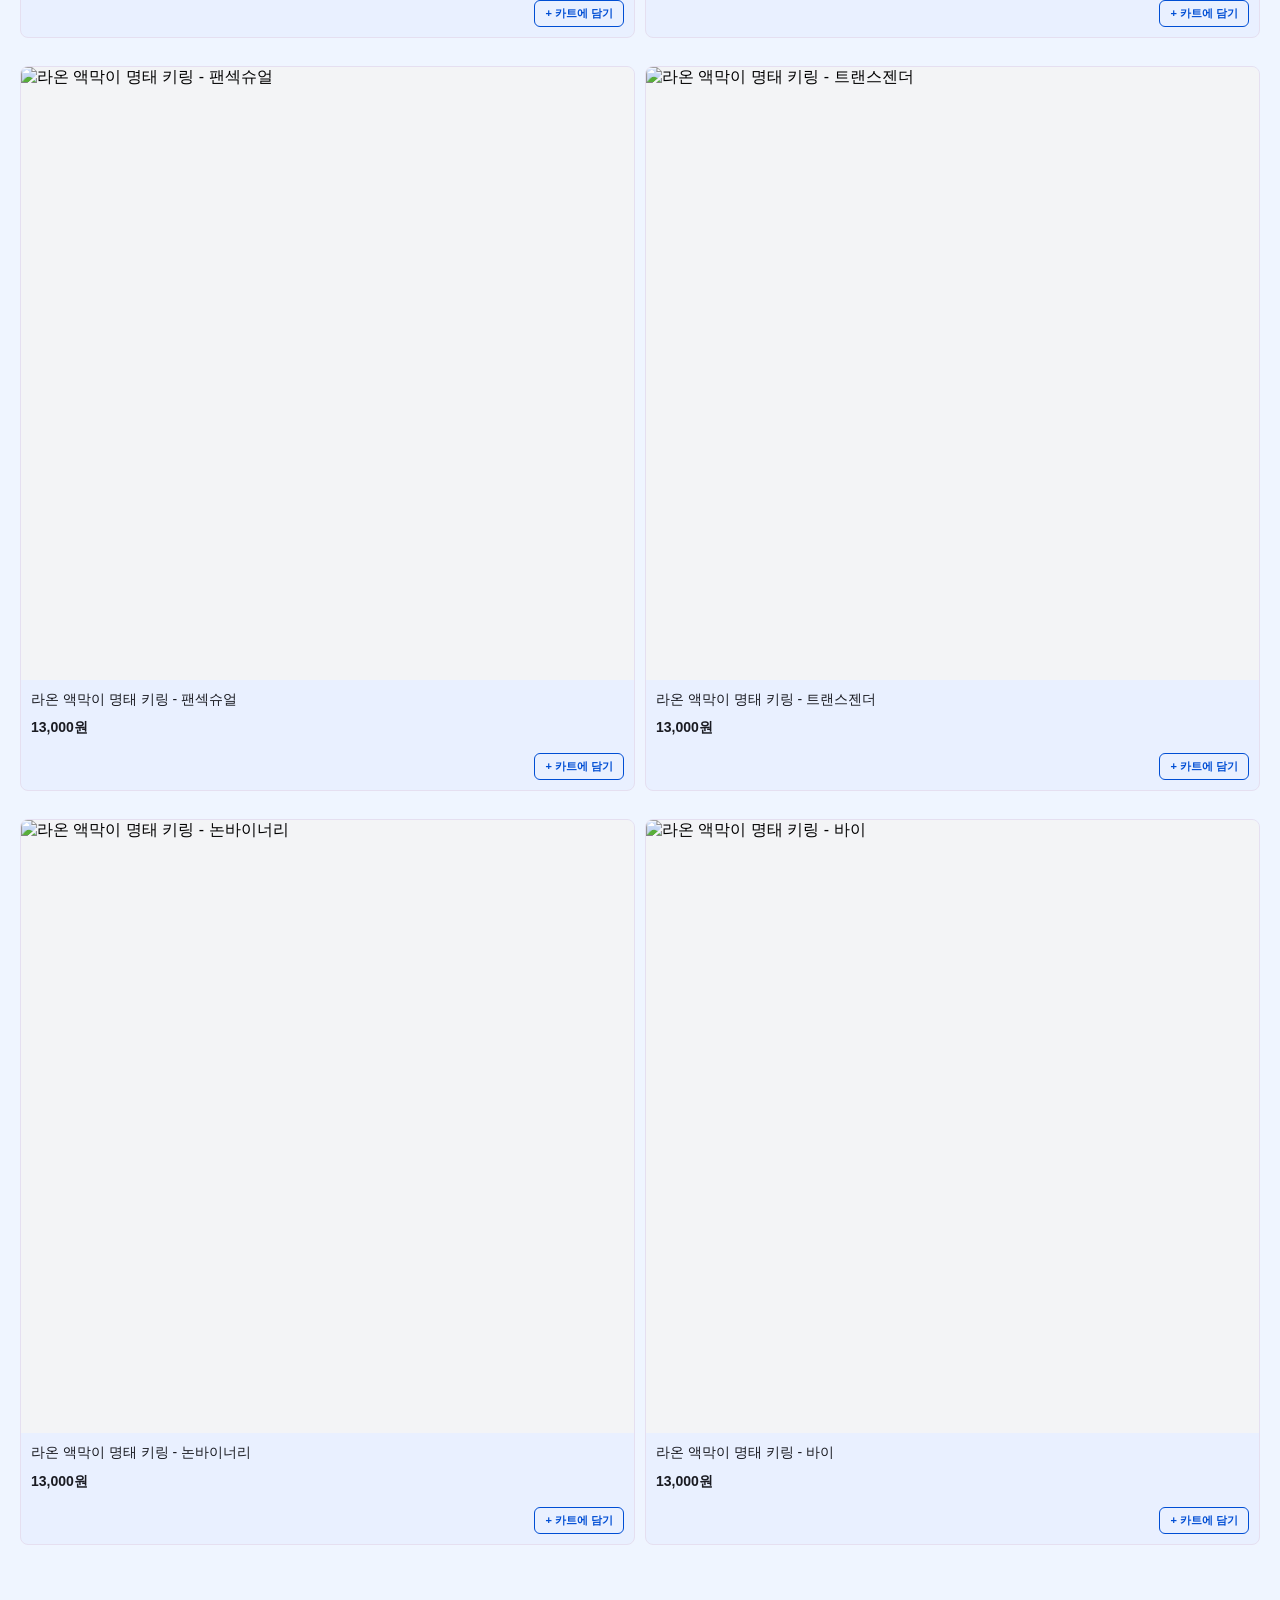
==== commit 398c07ec: "메인 화면 상품 검색 기능 추가" ====
--- a/index.html
+++ b/index.html
@@ -51,6 +51,18 @@
           </button>
         </div>
       </header>
+
+      <!-- ── Search Bar ── -->
+      <section class="search-section">
+        <div class="search-input-wrap">
+          <input type="text" id="searchInput" placeholder="찾으시는 상품이 있나요?" onkeyup="if(event.key==='Enter') searchProducts()">
+          <button onclick="searchProducts()" aria-label="검색">
+            <svg width="18" height="18" viewBox="0 0 18 18" fill="none">
+              <path d="M12.5 12.5L16 16M14 8C14 11.3137 11.3137 14 8 14C4.68629 14 2 11.3137 2 8C2 4.68629 4.68629 2 8 2C11.3137 2 14 4.68629 14 8Z" stroke="#1A1B22" stroke-width="1.5" stroke-linecap="round" stroke-linejoin="round"/>
+            </svg>
+          </button>
+        </div>
+      </section>
 
       <!-- ── Section Label ── -->
       <section class="section-label">
@@ -239,6 +251,8 @@
         document.querySelectorAll('.label-cell').forEach(el => el.classList.remove('selected'));
         cell.classList.add('selected');
 
+        document.getElementById('searchInput').value = ''; // 카테고리 클릭 시 검색창 초기화
+
         const label = cell.textContent.trim();
         const keywords = labelKeywords[label];
 
@@ -253,6 +267,23 @@
       });
     });
 
+    // ── Search ────────────────────────────────────────────────
+    function searchProducts() {
+      const query = document.getElementById('searchInput').value.trim().toLowerCase();
+      
+      // 카테고리 선택 상태를 '전체'로 초기화
+      document.querySelectorAll('.label-cell').forEach(el => el.classList.remove('selected'));
+      document.querySelector('.label-cell').classList.add('selected');
+
+      if (!query) {
+        renderProducts(products);
+        return;
+      }
+
+      const filtered = products.filter(p => p.title.toLowerCase().includes(query));
+      renderProducts(filtered);
+    }
+
     // ── Cart ──────────────────────────────────────────────────
     function getCart() {
       try { return JSON.parse(localStorage.getItem('raon_cart') || '[]'); }
--- a/style.css
+++ b/style.css
@@ -96,6 +96,45 @@
   display: flex;
 }
 
+/* ── Search Bar ── */
+.search-section {
+  display: flex;
+  flex-direction: column;
+  width: 100%;
+}
+
+.search-input-wrap {
+  display: flex;
+  align-items: center;
+  background: #FFFFFF;
+  border: 1px solid #C7C4D8;
+  border-radius: 8px;
+  padding: 8px 12px;
+}
+
+.search-input-wrap input {
+  flex: 1;
+  border: none;
+  outline: none;
+  font-size: 14px;
+  font-family: 'Pretendard', sans-serif;
+  background: transparent;
+}
+
+.search-input-wrap input::placeholder {
+  color: #999999;
+}
+
+.search-input-wrap button {
+  background: none;
+  border: none;
+  cursor: pointer;
+  display: flex;
+  align-items: center;
+  justify-content: center;
+  padding: 4px;
+}
+
 /* ── Section Label ── */
 .section-label {
   display: flex;
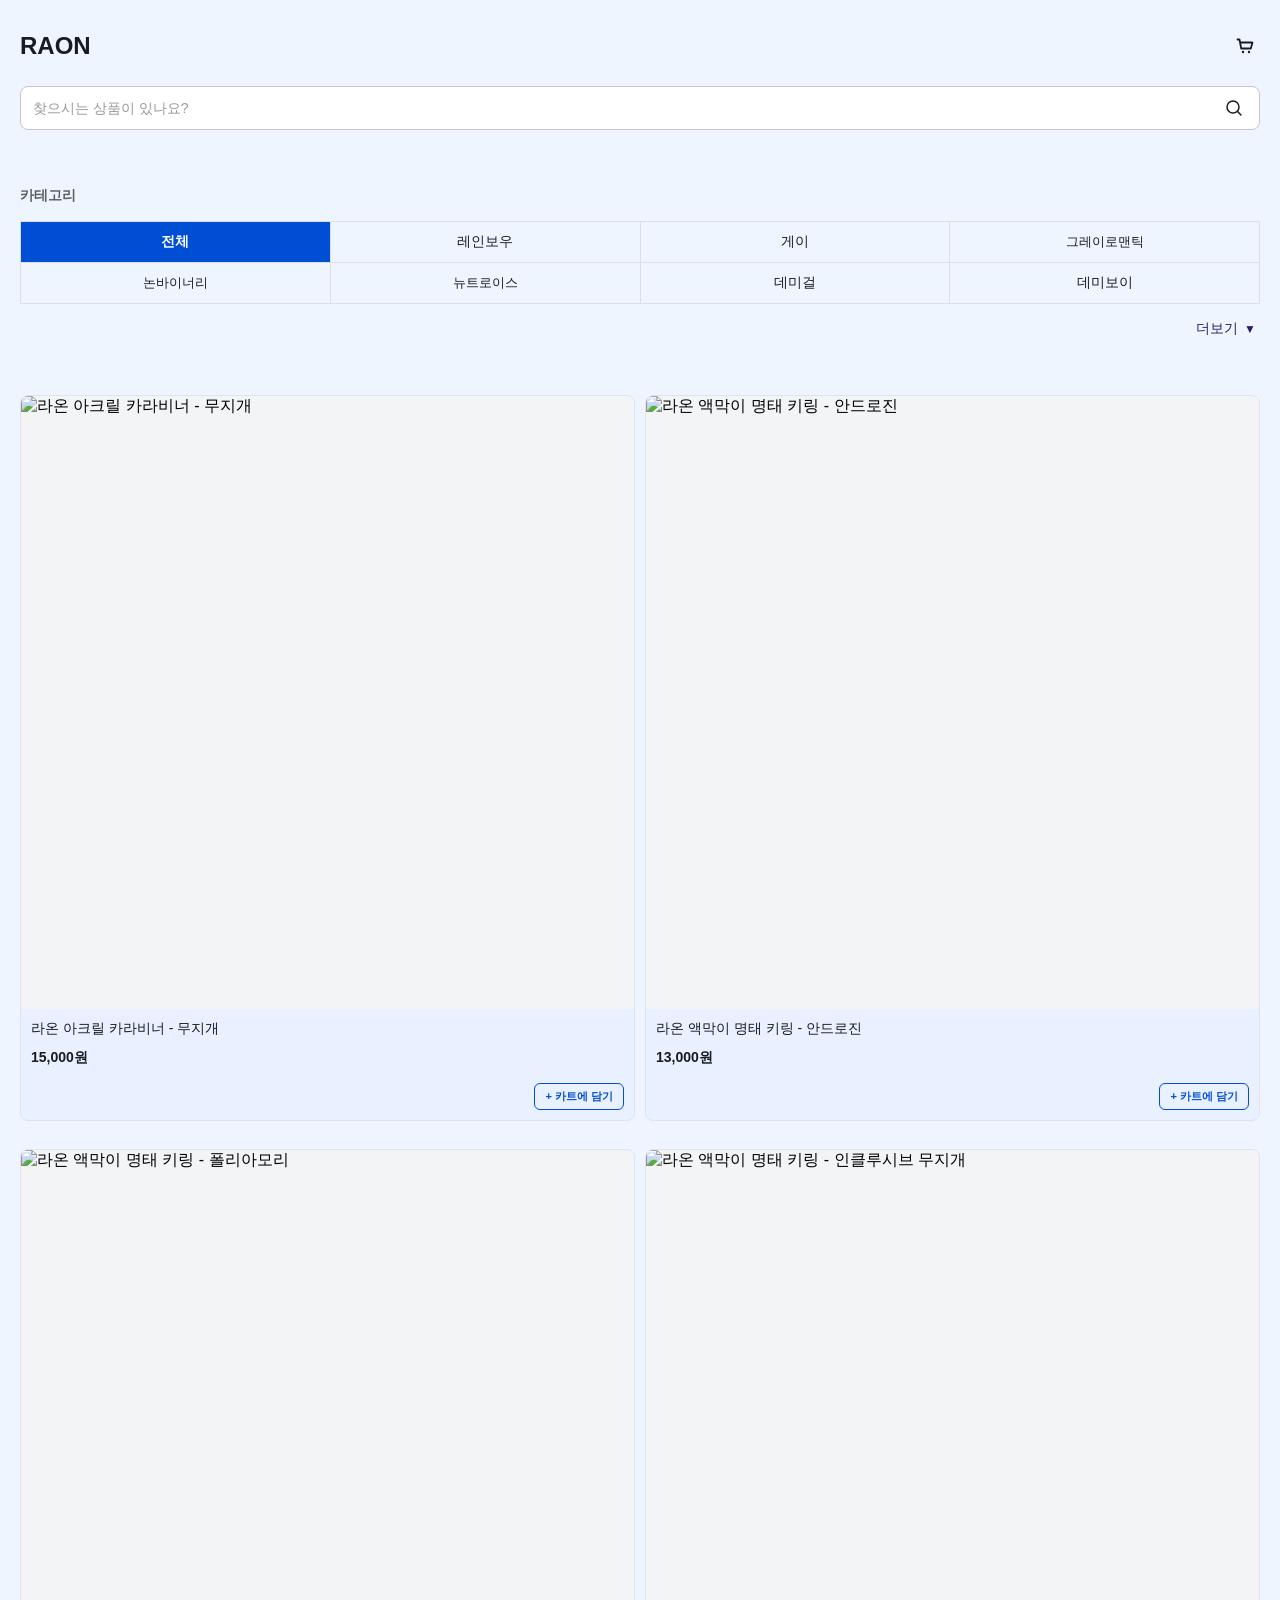
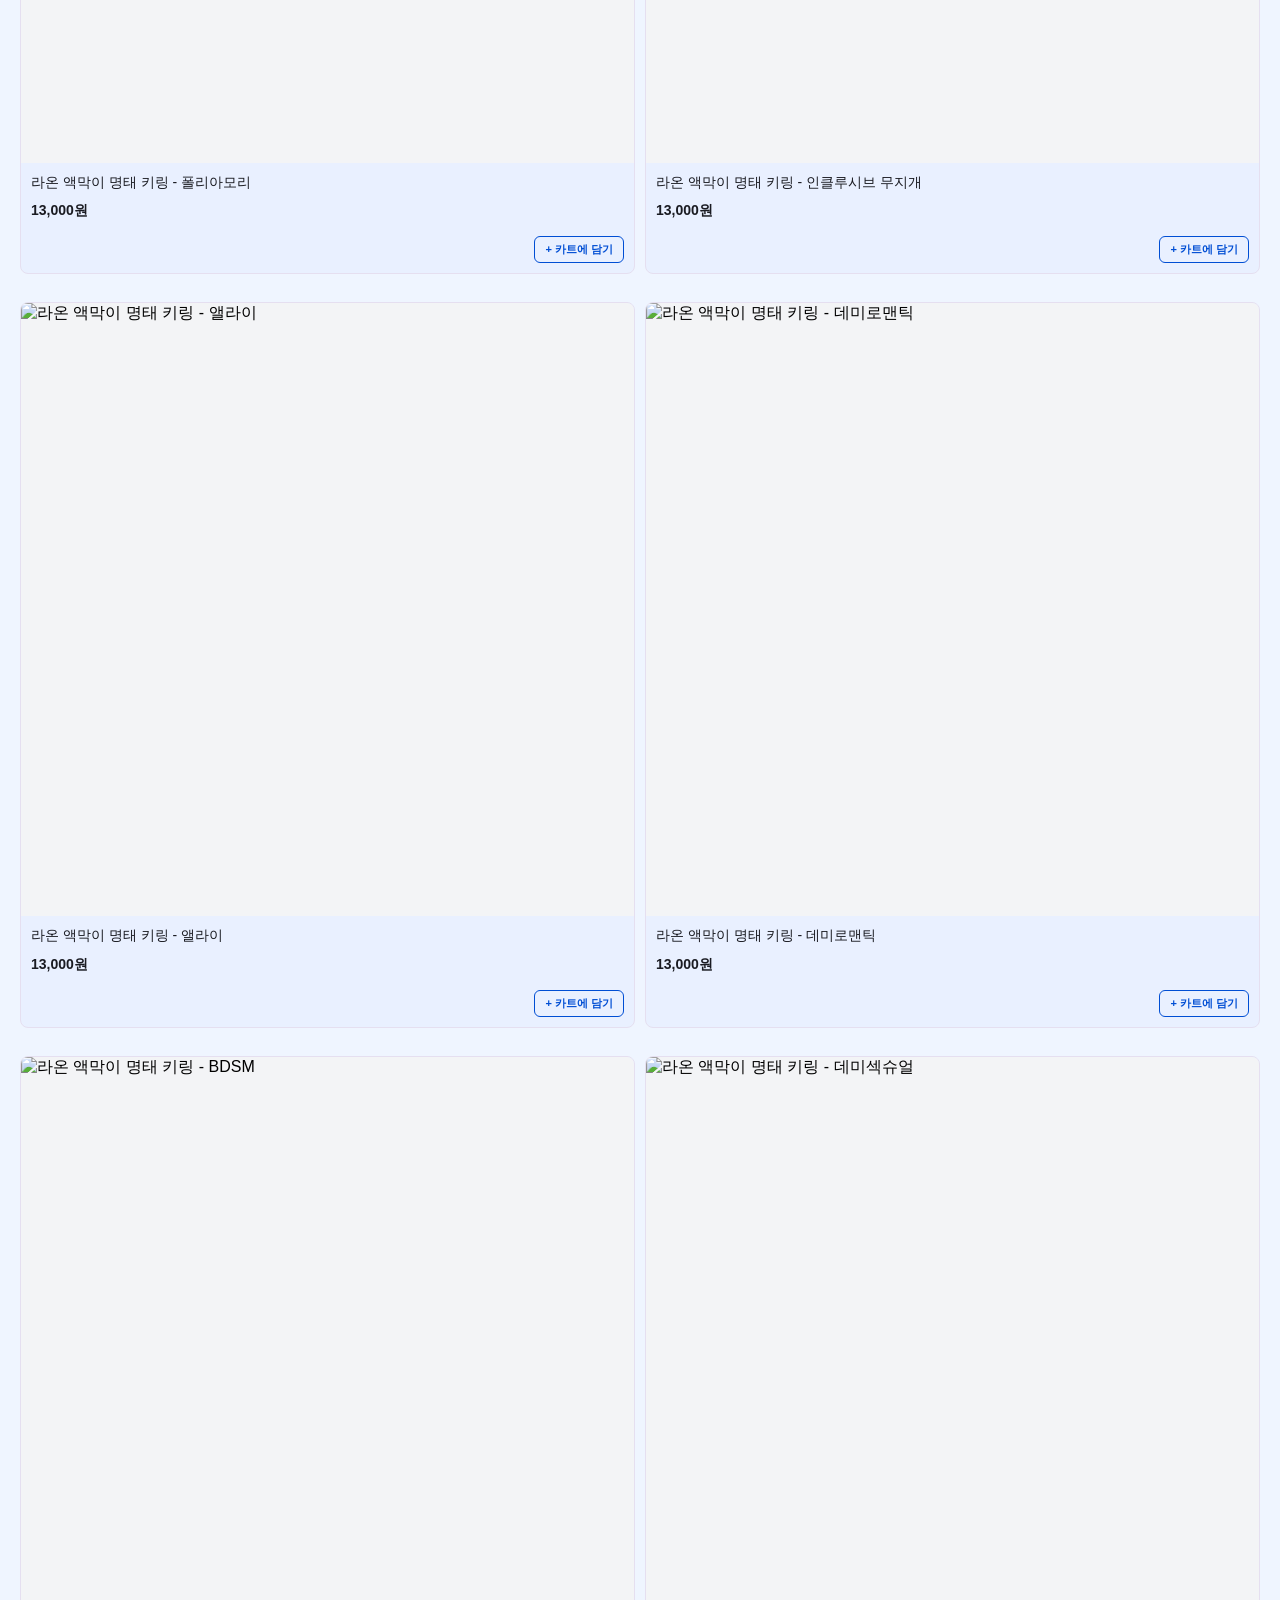
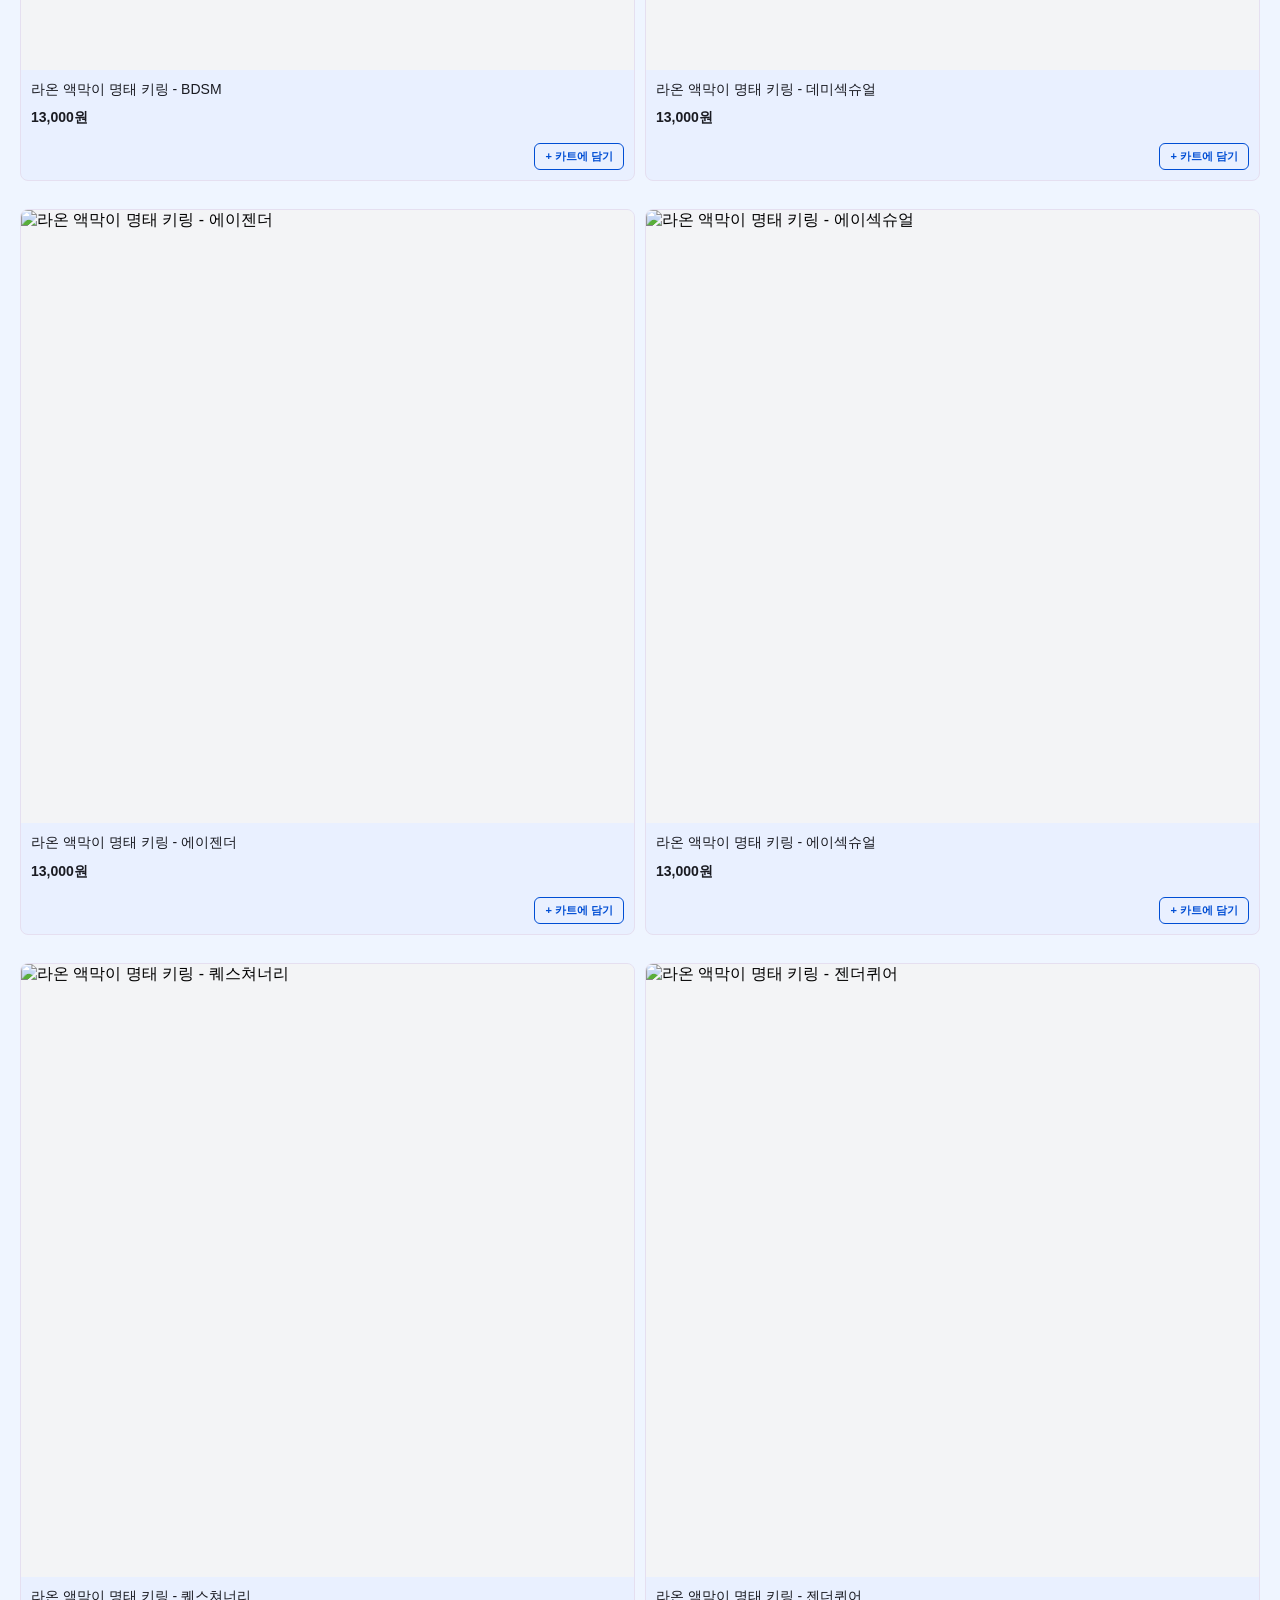
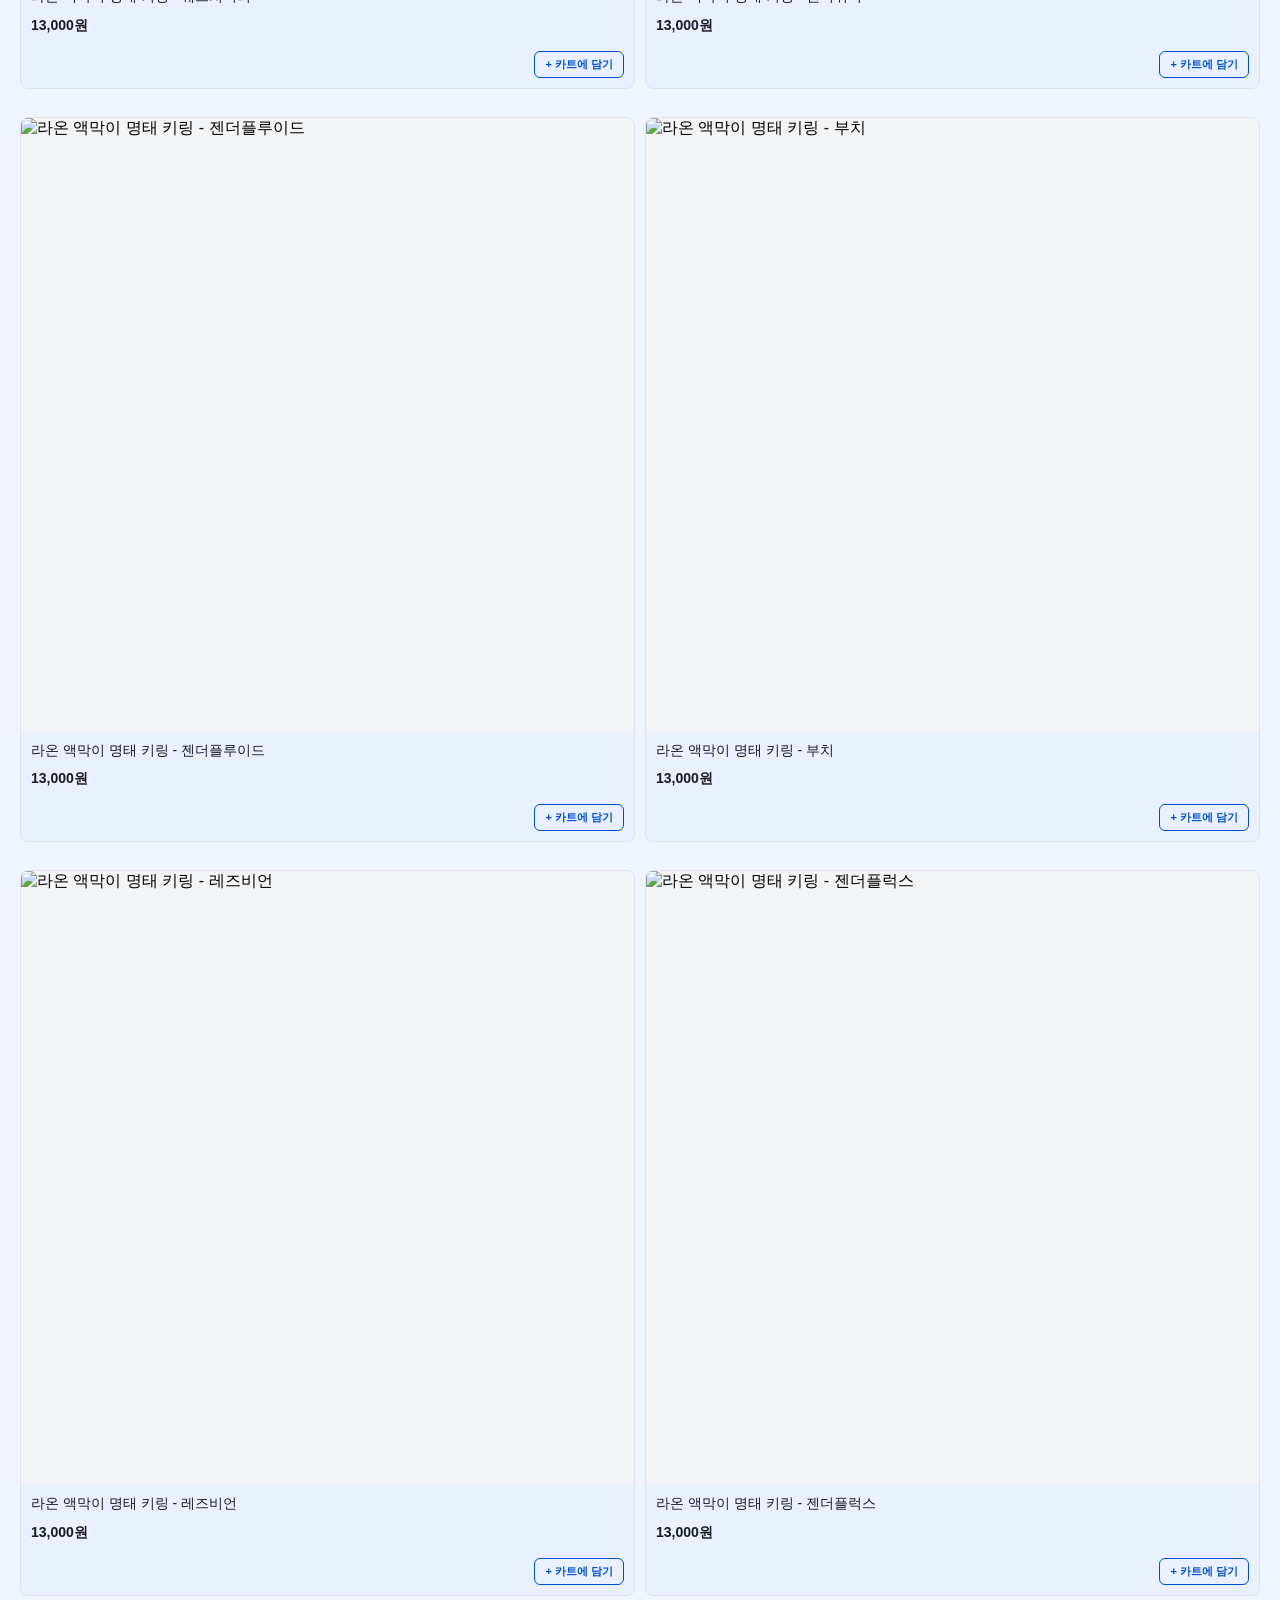
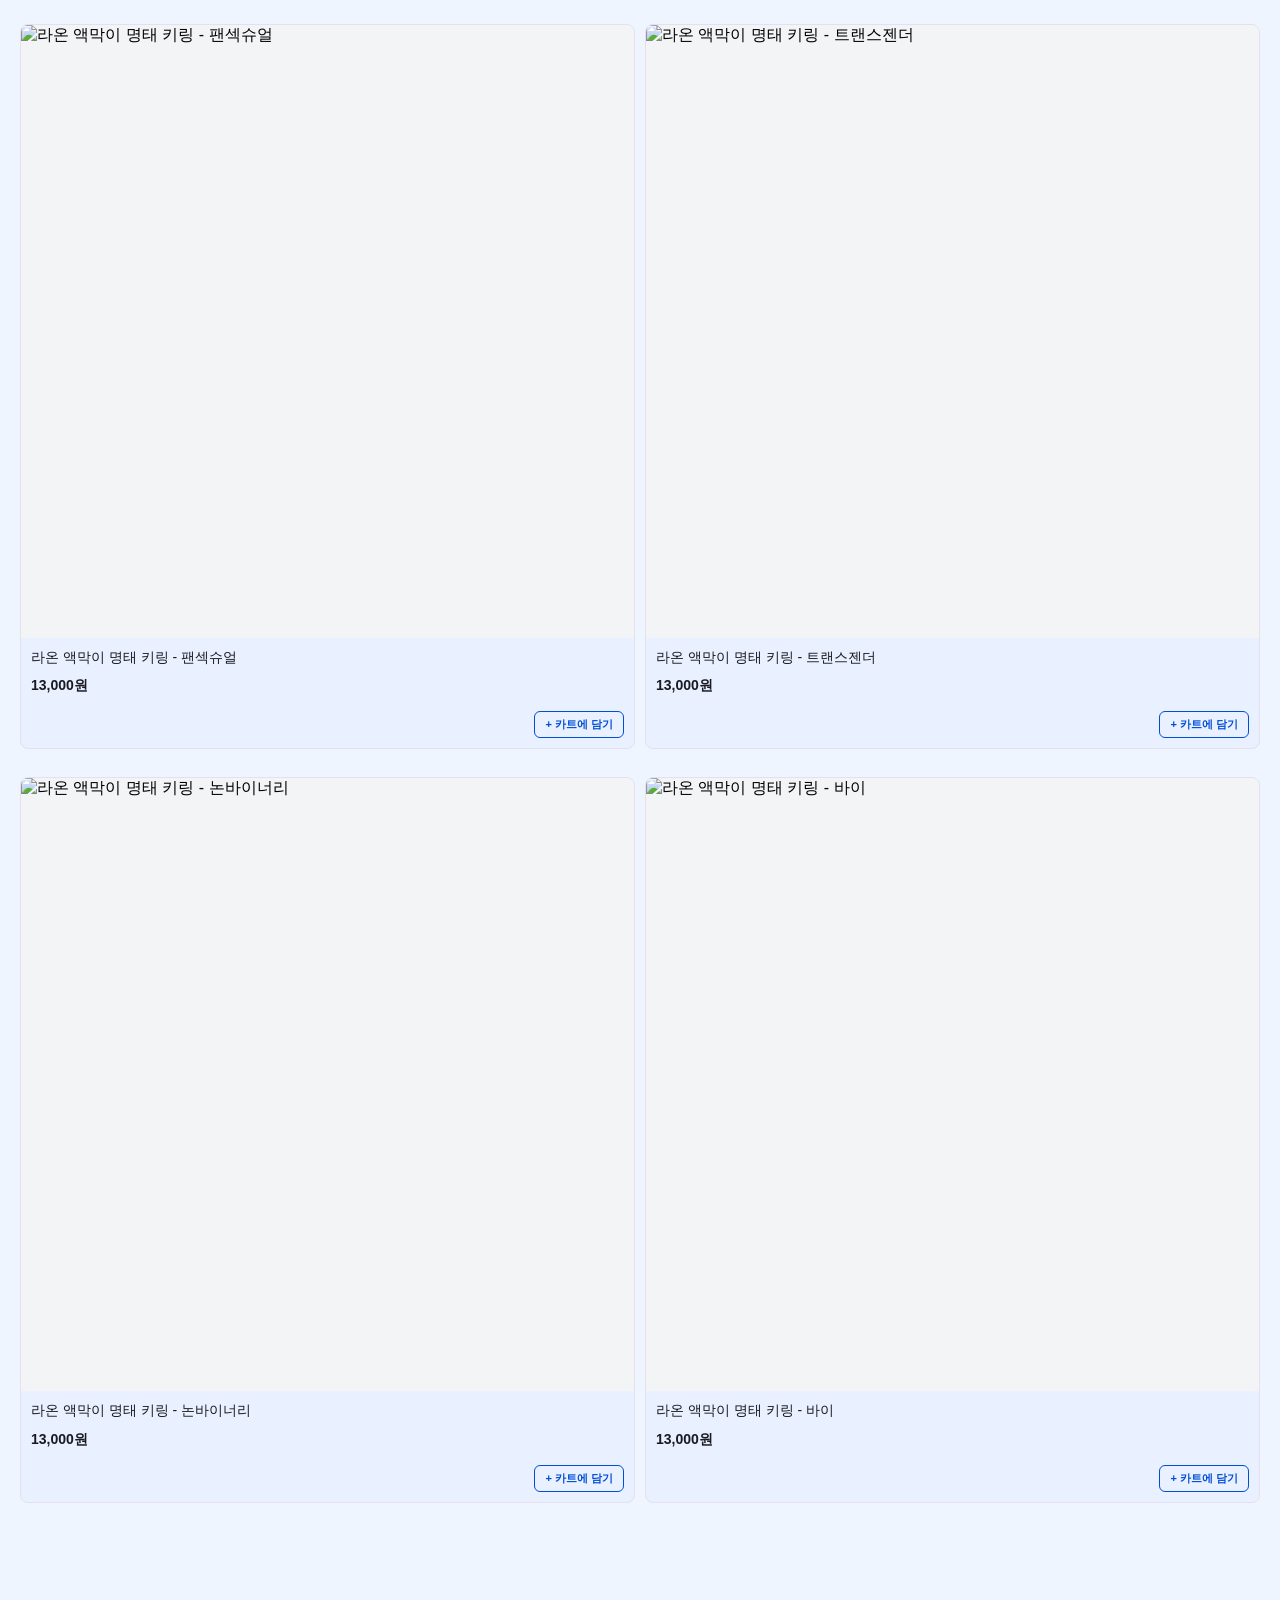
==== commit b75be0da: "레즈비언 카테고리 검색어에 '부치' 추가" ====
--- a/index.html
+++ b/index.html
@@ -163,7 +163,7 @@
       '에이로에이스':['에이로에이스'],
       '에이섹슈얼': ['에이섹슈얼'],
       '에이젠더':   ['에이젠더'],
-      '레즈비언':   ['레즈비언'],
+      '레즈비언':   ['레즈비언', '부치'],
       '바이섹슈얼': ['바이섹슈얼', '바이'],
       '안드로진':   ['안드로진'],
       '앨라이':     ['앨라이'],
--- a/style.css
+++ b/style.css
@@ -30,8 +30,15 @@
   max-width: 100%;
   display: flex;
   flex-direction: column;
-  gap: 57px;
   padding: 21px 20px 78px;
+}
+
+.main > * + * {
+  margin-top: 57px;
+}
+
+.main > .search-section {
+  margin-top: 15px;
 }
 
 /* ── Header ── */
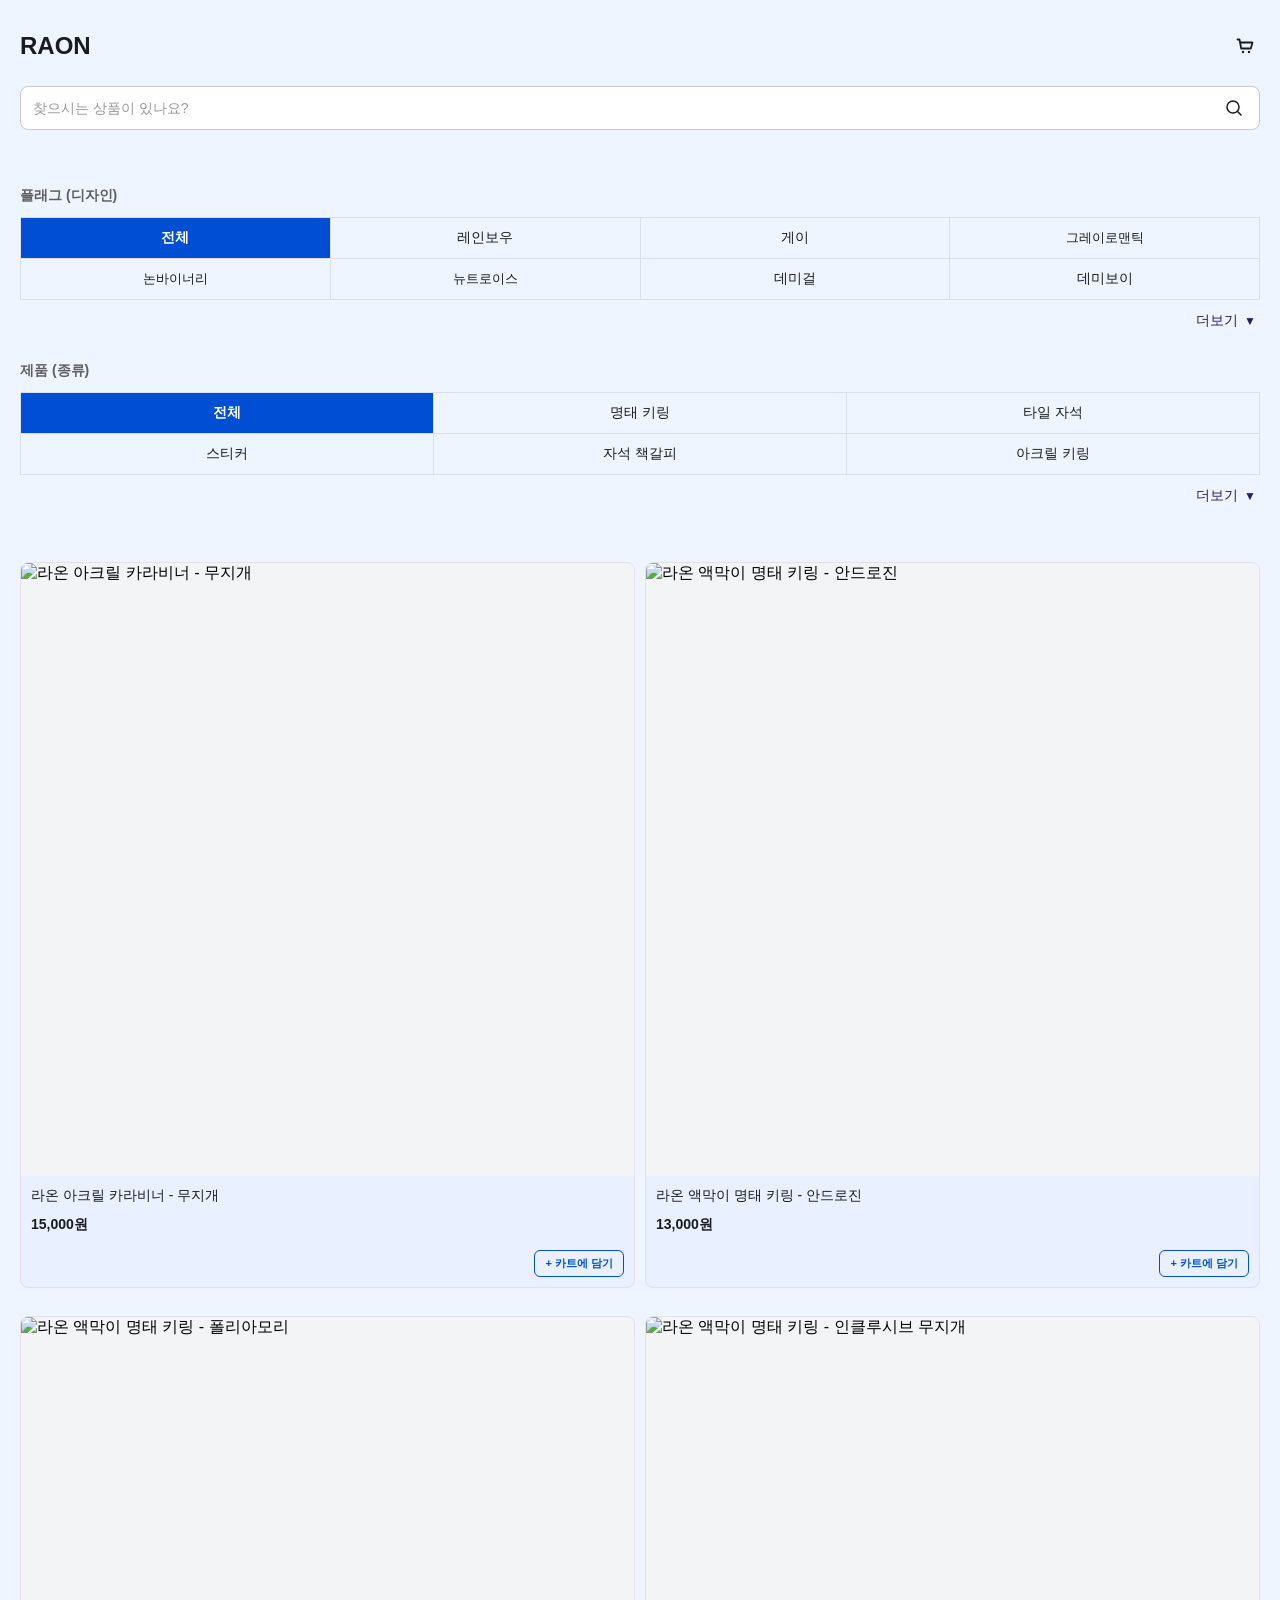
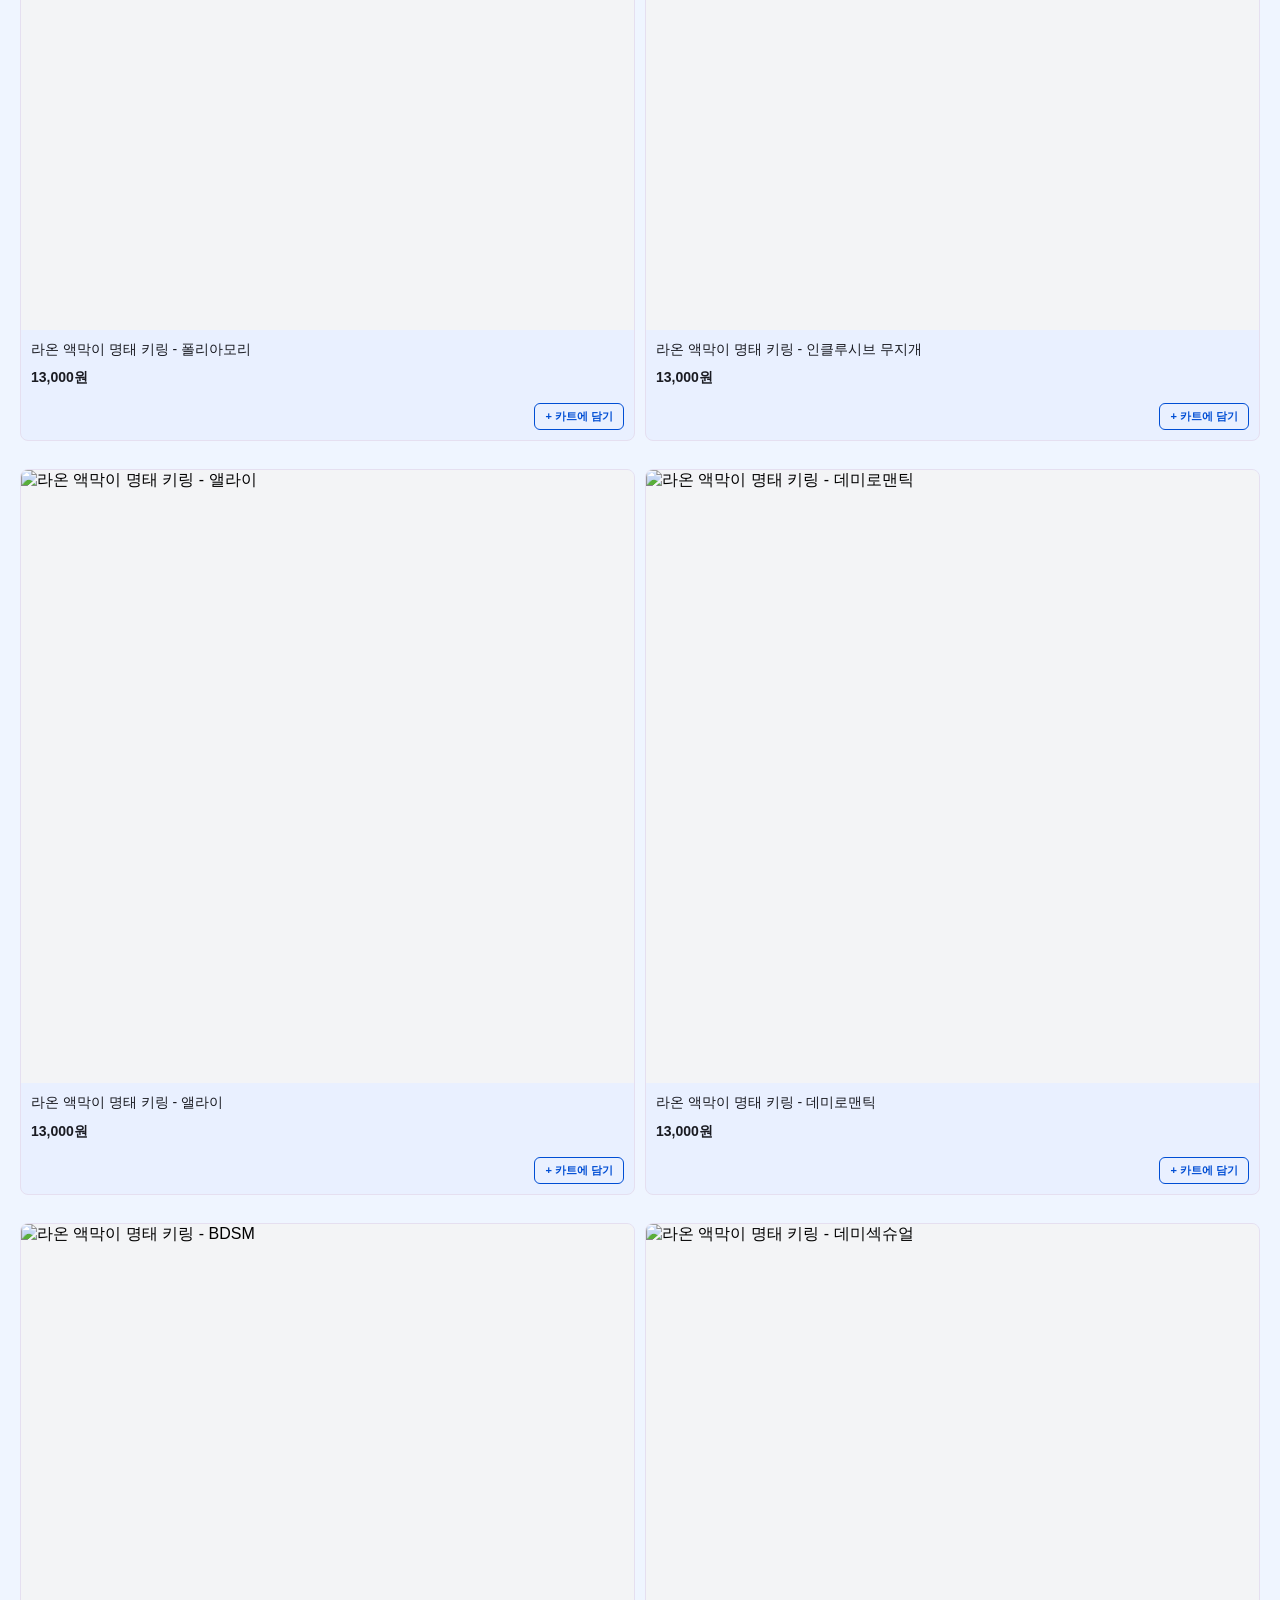
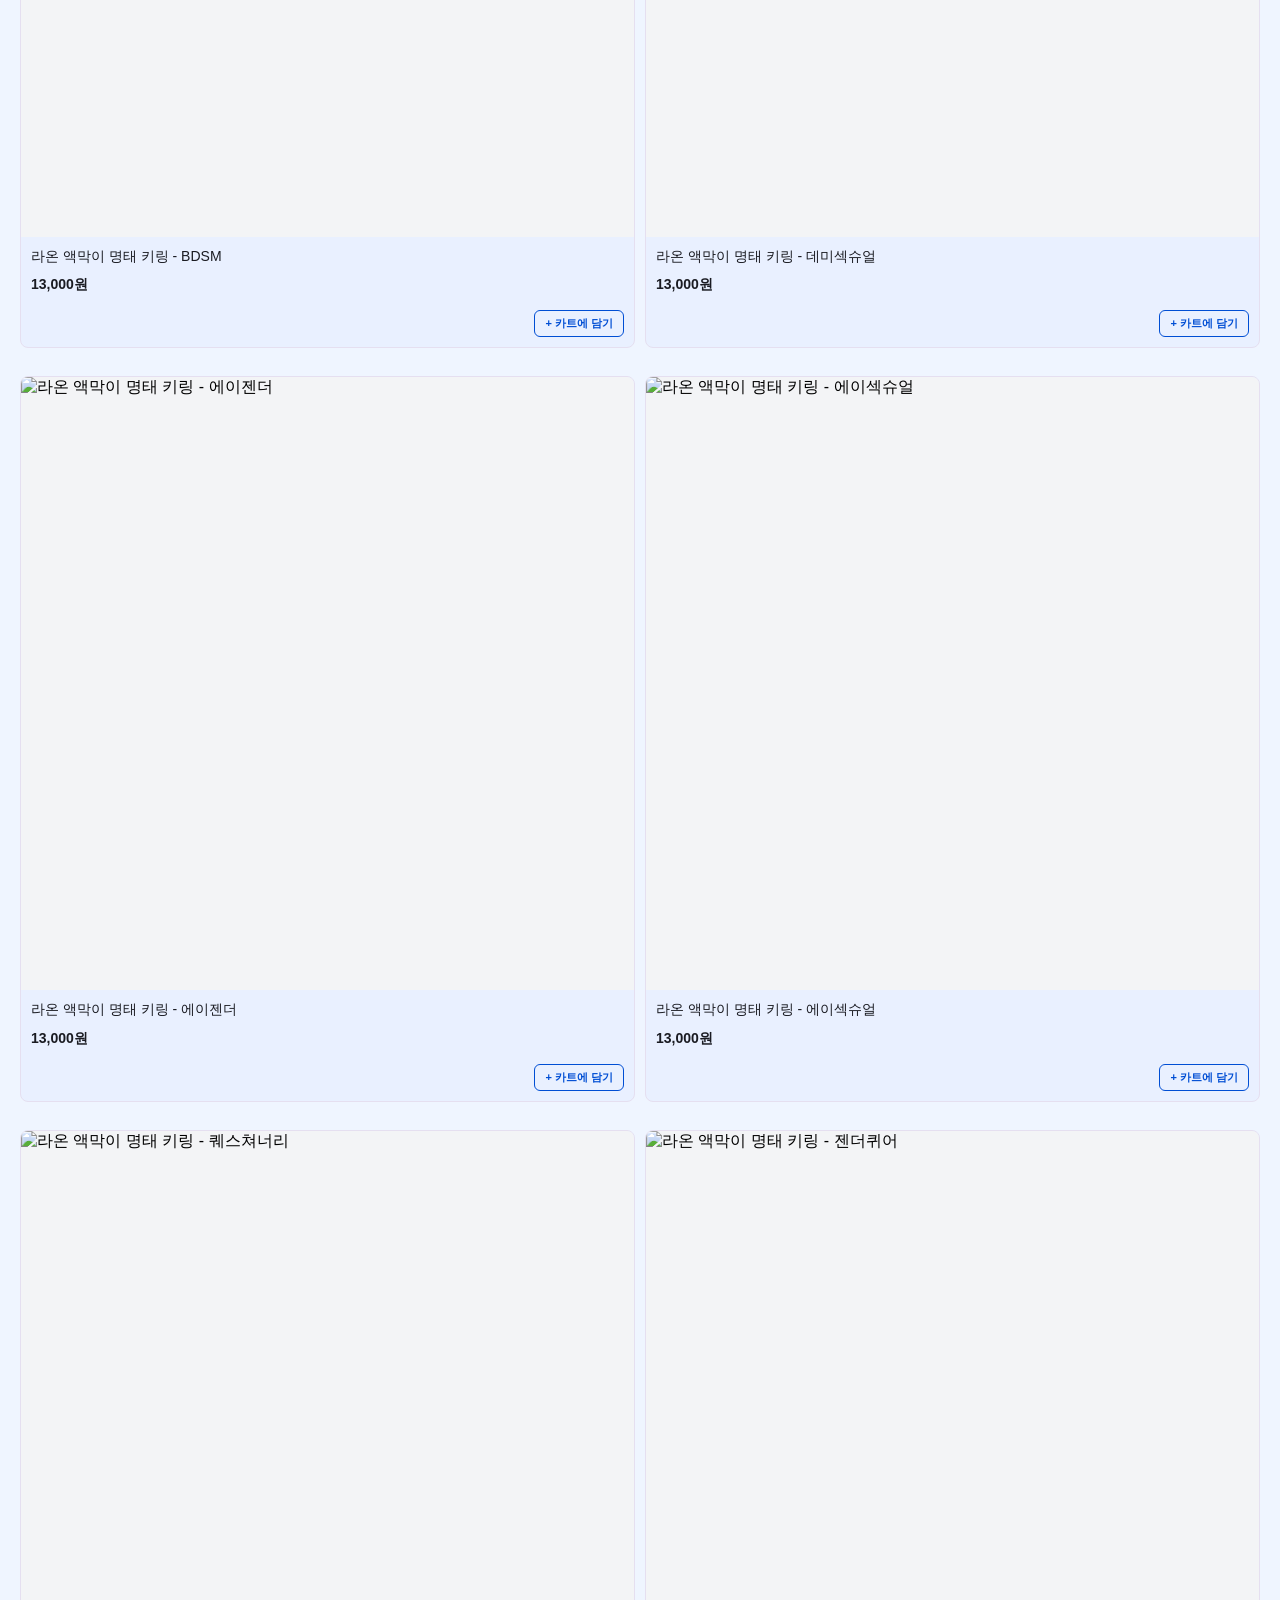
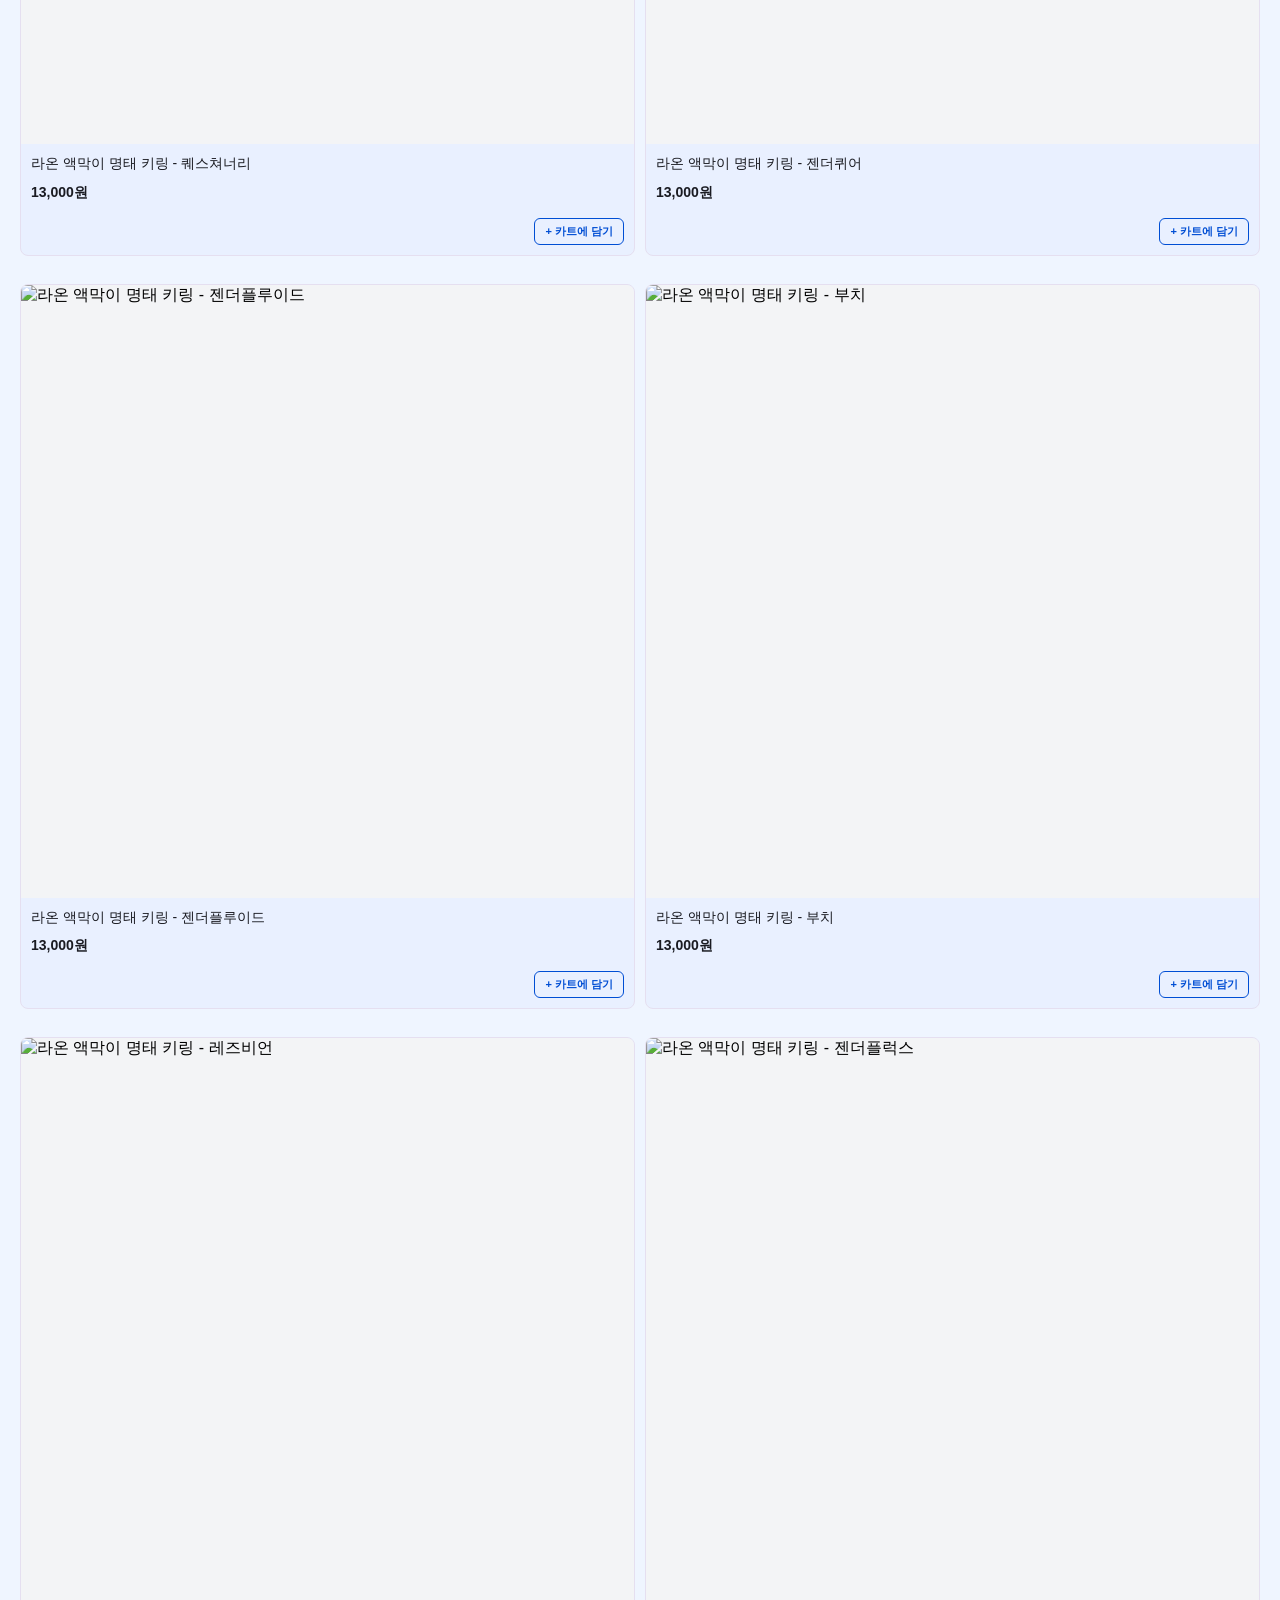
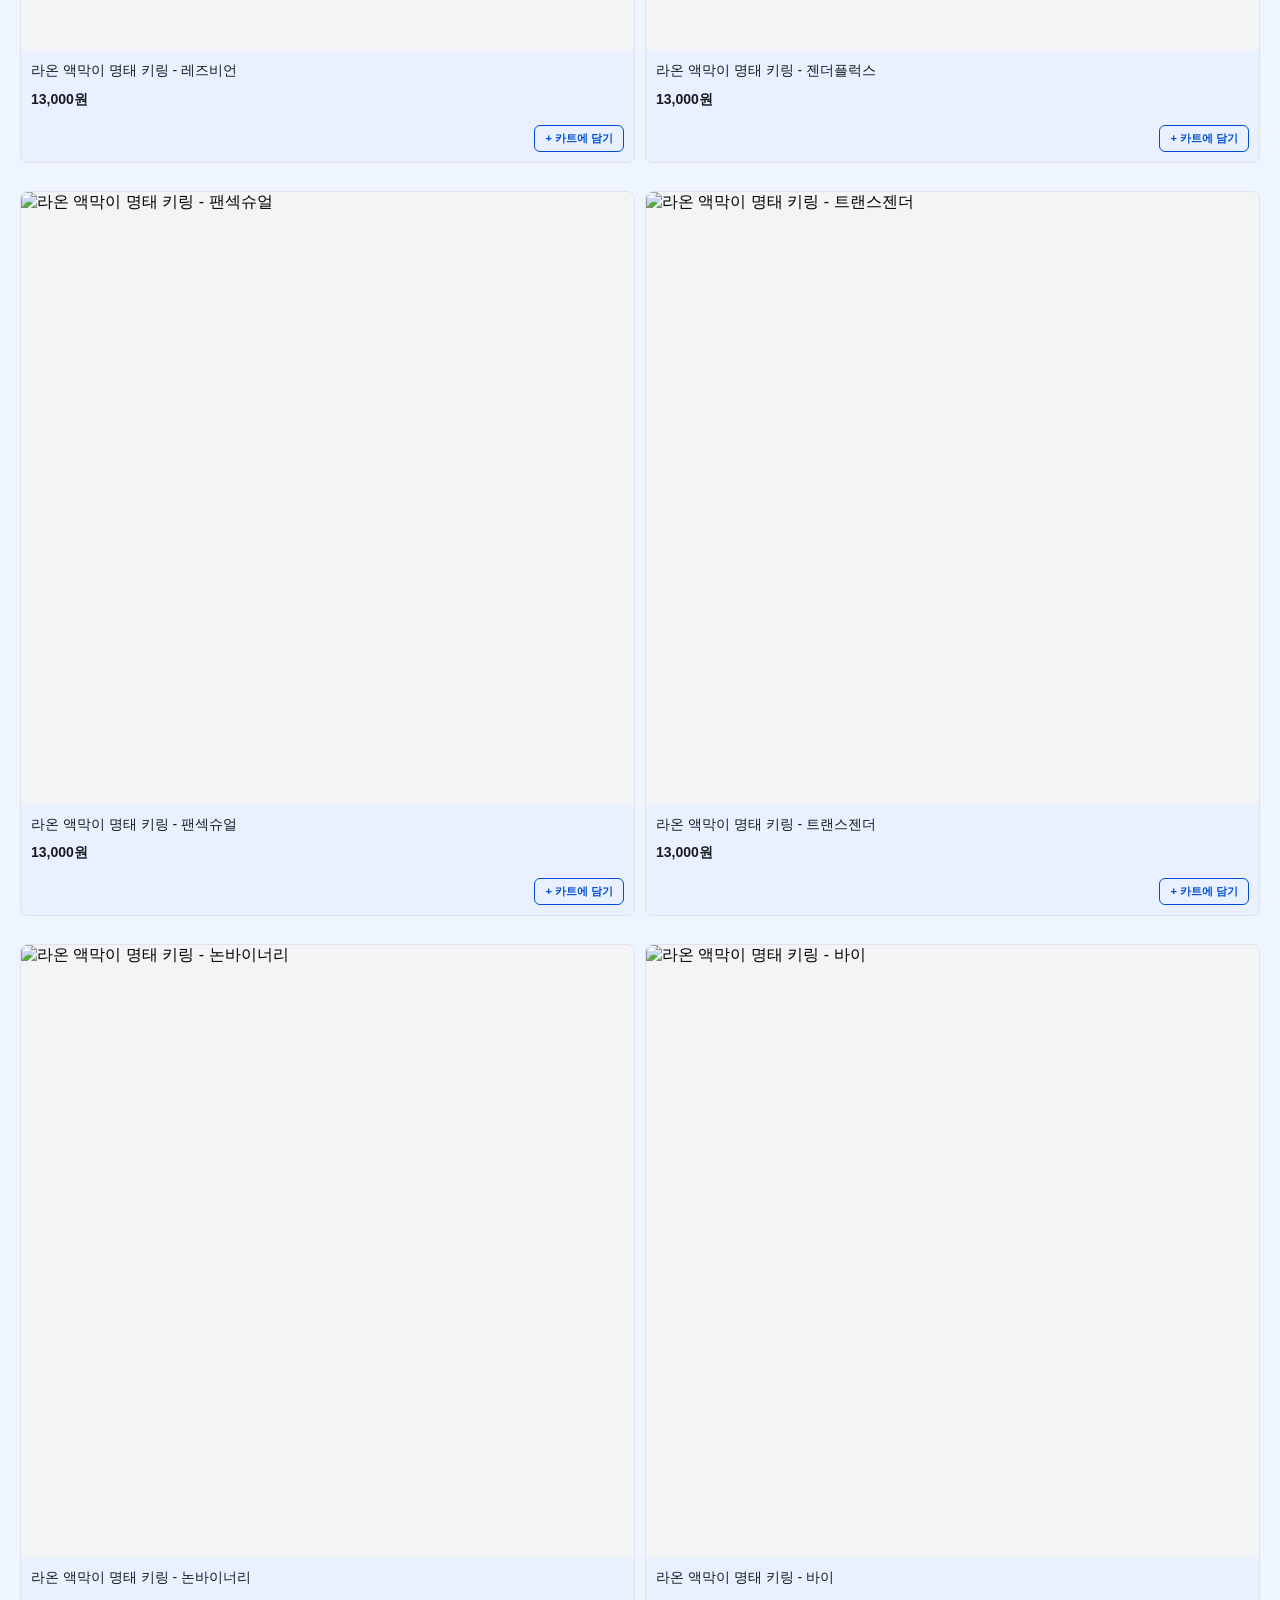
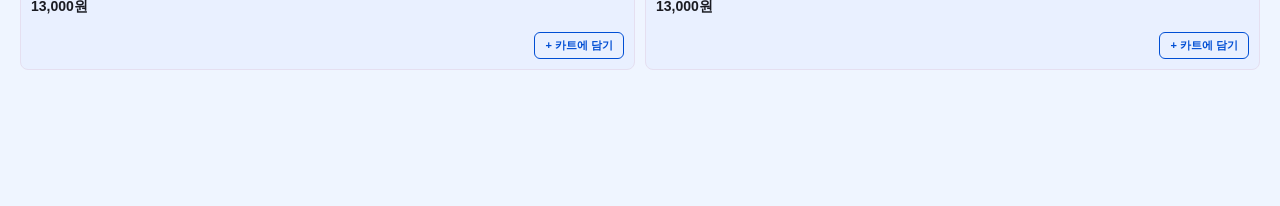
==== commit 5a2f70e7: "플래그 + 제품 듀얼 필터(교집합) 구현 및 줄바꿈 최적화" ====
--- a/index.html
+++ b/index.html
@@ -65,66 +65,103 @@
       </section>
 
       <!-- ── Section Label ── -->
-      <section class="section-label">
-        <div class="label-title">카테고리</div>
-
-        <div class="label-grid" id="labelGrid">
-          <!-- Row 1: 항상 보임 -->
-          <div class="label-row">
-            <div class="label-cell size-14 selected">전체</div>
-            <div class="label-cell size-14">레인보우</div>
-            <div class="label-cell size-14">게이</div>
-            <div class="label-cell size-13">그레이로맨틱</div>
+      <section class="section-label" style="gap: 32px;">
+
+        <!-- 플래그 필터 -->
+        <div style="display: flex; flex-direction: column; gap: 12px;">
+          <div class="label-title">플래그 (디자인)</div>
+          <div class="label-grid" id="flagGrid">
+            <div class="label-row">
+              <div class="label-cell size-14 selected" data-type="flag">전체</div>
+              <div class="label-cell size-14" data-type="flag">레인보우</div>
+              <div class="label-cell size-14" data-type="flag">게이</div>
+              <div class="label-cell size-13" data-type="flag">그레이로맨틱</div>
+            </div>
+            <div class="label-row">
+              <div class="label-cell size-13" data-type="flag">논바이너리</div>
+              <div class="label-cell size-13" data-type="flag">뉴트로이스</div>
+              <div class="label-cell size-14" data-type="flag">데미걸</div>
+              <div class="label-cell size-14" data-type="flag">데미보이</div>
+            </div>
+            <div class="label-row collapsed">
+              <div class="label-cell size-13" data-type="flag">레즈비언</div>
+              <div class="label-cell size-13" data-type="flag">바이섹슈얼</div>
+              <div class="label-cell size-13" data-type="flag">안드로진</div>
+              <div class="label-cell size-14" data-type="flag">앨라이</div>
+            </div>
+            <div class="label-row collapsed">
+              <div class="label-cell size-14" data-type="flag">에이로맨틱</div>
+              <div class="label-cell size-13" data-type="flag">에이로에이스</div>
+              <div class="label-cell size-13" data-type="flag">에이섹슈얼</div>
+              <div class="label-cell size-13" data-type="flag">에이젠더</div>
+            </div>
+            <div class="label-row collapsed">
+              <div class="label-cell size-14" data-type="flag">옴니섹슈얼</div>
+              <div class="label-cell size-14" data-type="flag">인터섹스</div>
+              <div class="label-cell size-13" data-type="flag">젠더리스</div>
+              <div class="label-cell size-13" data-type="flag">젠더퀴어</div>
+            </div>
+            <div class="label-row collapsed">
+              <div class="label-cell size-14" data-type="flag">젠더플럭스</div>
+              <div class="label-cell size-13" data-type="flag">젠더플루이드</div>
+              <div class="label-cell size-14" data-type="flag">퀘스쳐너리</div>
+              <div class="label-cell size-13" data-type="flag">트랜스젠더</div>
+            </div>
+            <div class="label-row collapsed">
+              <div class="label-cell size-13" data-type="flag">팬섹슈얼</div>
+              <div class="label-cell size-14" data-type="flag">폴리섹슈얼</div>
+              <div class="label-cell size-13" data-type="flag">폴리아모리</div>
+              <div class="label-cell size-14" data-type="flag">BDSM</div>
+            </div>
           </div>
-          <!-- Row 2: 항상 보임 -->
-          <div class="label-row">
-            <div class="label-cell size-13">논바이너리</div>
-            <div class="label-cell size-13">뉴트로이스</div>
-            <div class="label-cell size-14">데미걸</div>
-            <div class="label-cell size-14">데미보이</div>
+          <button class="label-more-btn" onclick="toggleLabels('flag')">
+            <span class="label-more-text" id="flagMoreText">더보기</span>
+            <span class="label-more-arrow" id="flagMoreArrow">▼</span>
+          </button>
+        </div>
+
+        <!-- 제품 필터 -->
+        <div style="display: flex; flex-direction: column; gap: 12px;">
+          <div class="label-title">제품 (종류)</div>
+          <div class="label-grid" id="productLabelGrid">
+            <!-- 글자 짤림을 막기 위해 한 줄에 3개씩 배치 -->
+            <div class="label-row">
+              <div class="label-cell size-14 selected" data-type="product">전체</div>
+              <div class="label-cell size-14" data-type="product">명태 키링</div>
+              <div class="label-cell size-14" data-type="product">타일 자석</div>
+            </div>
+            <div class="label-row">
+              <div class="label-cell size-14" data-type="product">스티커</div>
+              <div class="label-cell size-14" data-type="product">자석 책갈피</div>
+              <div class="label-cell size-14" data-type="product">아크릴 키링</div>
+            </div>
+            <div class="label-row collapsed">
+              <div class="label-cell size-14" data-type="product">동글 키링</div>
+              <div class="label-cell size-14" data-type="product">키캡 키링</div>
+              <div class="label-cell size-14" data-type="product">마우스패드</div>
+            </div>
+            <div class="label-row collapsed">
+              <div class="label-cell size-14" data-type="product">카라비너</div>
+              <div class="label-cell size-14" data-type="product">띠깃발</div>
+              <div class="label-cell size-14" data-type="product">대형 깃발</div>
+            </div>
+            <div class="label-row collapsed">
+              <div class="label-cell size-14" data-type="product">손깃발</div>
+              <div class="label-cell size-14" data-type="product">신발끈</div>
+              <div class="label-cell size-14" data-type="product">스트랩</div>
+            </div>
+            <div class="label-row collapsed">
+              <div class="label-cell size-14" data-type="product">귀걸이</div>
+              <div class="label-cell size-14" data-type="product">뱃지</div>
+              <div class="label-cell size-14" data-type="product">목걸이</div>
+            </div>
           </div>
-          <!-- Row 3: 접힘 -->
-          <div class="label-row collapsed">
-            <div class="label-cell size-13">레즈비언</div>
-            <div class="label-cell size-13">바이섹슈얼</div>
-            <div class="label-cell size-13">안드로진</div>
-            <div class="label-cell size-14">앨라이</div>
-          </div>
-          <!-- Row 4: 접힘 -->
-          <div class="label-row collapsed">
-            <div class="label-cell size-14">에이로맨틱</div>
-            <div class="label-cell size-13">에이로에이스</div>
-            <div class="label-cell size-13">에이섹슈얼</div>
-            <div class="label-cell size-13">에이젠더</div>
-          </div>
-          <!-- Row 5: 접힘 -->
-          <div class="label-row collapsed">
-            <div class="label-cell size-14">옴니섹슈얼</div>
-            <div class="label-cell size-14">인터섹스</div>
-            <div class="label-cell size-13">젠더리스</div>
-            <div class="label-cell size-13">젠더퀴어</div>
-          </div>
-          <!-- Row 6: 접힘 -->
-          <div class="label-row collapsed">
-            <div class="label-cell size-14">젠더플럭스</div>
-            <div class="label-cell size-13">젠더플루이드</div>
-            <div class="label-cell size-14">퀘스쳐너리</div>
-            <div class="label-cell size-13">트랜스젠더</div>
-          </div>
-          <!-- Row 7: 접힘 -->
-          <div class="label-row collapsed">
-            <div class="label-cell size-13">팬섹슈얼</div>
-            <div class="label-cell size-14">폴리섹슈얼</div>
-            <div class="label-cell size-13">폴리아모리</div>
-            <div class="label-cell size-14">BDSM</div>
-          </div>
+          <button class="label-more-btn" onclick="toggleLabels('product')">
+            <span class="label-more-text" id="productMoreText">더보기</span>
+            <span class="label-more-arrow" id="productMoreArrow">▼</span>
+          </button>
         </div>
 
-        <!-- 더보기 버튼 -->
-        <button class="label-more-btn" id="labelMoreBtn" onclick="toggleLabels()">
-          <span class="label-more-text" id="labelMoreText">더보기</span>
-          <span class="label-more-arrow" id="labelMoreArrow">▼</span>
-        </button>
       </section>
 
       <!-- ── Contents ── -->
@@ -137,14 +174,20 @@
   </div>
 
   <script>
-    let labelsExpanded = false;
+    let flagExpanded = false;
+    let productExpanded = false;
+    let selectedFlag = '전체';
+    let selectedProduct = '전체';
     let cartCount = 0;
     let visibleCount = 10;
     let currentList = [];
 
-    const labelKeywords = {
+    const flagKeywords = {
       '전체':       null,
-      '레인보우':   ['레인보우', '무지개'],
+      '레인보우':   { 
+        inc: ['레인보우', '무지개'], 
+        exc: ['트랜스젠더', '팬섹슈얼', '판섹슈얼', '바이섹슈얼', '바이', '논바이너리', '에이섹슈얼', '에이로맨틱', '에이로에이스', '에이젠더', '젠더플루이드', '젠더퀴어', '젠더플럭스', '젠더리스', '옴니섹슈얼', '폴리섹슈얼', '폴리아모리', '안드로진', '인터섹스', '데미걸', '데미보이', '데미섹슈얼', '데미로맨틱', '퀘스쳐너리', '앨라이', 'BDSM', '인클루시브', '부치', '게이']
+      },
       '게이':       ['게이'],
       '그레이로맨틱':['그레이로맨틱'],
       '팬섹슈얼':   ['팬섹슈얼', '판섹슈얼'],
@@ -173,6 +216,27 @@
       '데미보이':   ['데미보이'],
     };
 
+    const productKeywords = {
+      '전체': null,
+      '명태 키링': ['명태 키링'],
+      '타일 자석': ['타일 자석', '호작도'],
+      '스티커': ['스티커'],
+      '자석 책갈피': ['자석책갈피', '자석 책갈피'],
+      '아크릴 키링': ['아크릴 키링'],
+      '동글 키링': ['동글 키링'],
+      '키캡 키링': ['키캡 키링'],
+      '마우스패드': ['마우스패드'],
+      '카라비너': ['카라비너'],
+      '띠깃발': ['띠깃발'],
+      '대형 깃발': ['대형 프라이드 깃발', '투쟁 깃발'],
+      '손깃발': ['손깃발'],
+      '신발끈': ['신발끈'],
+      '스트랩': ['스트랩'],
+      '귀걸이': ['귀걸이', '귀찌'],
+      '뱃지': ['뱃지', '브로치', '핀'],
+      '목걸이': ['목걸이']
+    };
+
     function cardHtml(p) {
       const imgSrc = IMG + p.img;
       const badge = p.soldOut
@@ -244,36 +308,65 @@
     }, { rootMargin: '0px' }); // 바닥에 완전히 닿았을 때 로드
       observer.observe(document.getElementById('scrollSentinel'));
 
-      document.getElementById('labelGrid').addEventListener('click', (e) => {
-        const cell = e.target.closest('.label-cell');
-        if (!cell) return;
-
-        document.querySelectorAll('.label-cell').forEach(el => el.classList.remove('selected'));
-        cell.classList.add('selected');
-
-        document.getElementById('searchInput').value = ''; // 카테고리 클릭 시 검색창 초기화
-
-        const label = cell.textContent.trim();
-        const keywords = labelKeywords[label];
-
-        if (keywords === null) {
-          renderProducts(products);
-        } else {
-          const filtered = products.filter(p =>
-            keywords.some(kw => p.title.includes(kw))
-          );
-          renderProducts(filtered);
-        }
+      document.querySelectorAll('.label-grid').forEach(grid => {
+        grid.addEventListener('click', (e) => {
+          const cell = e.target.closest('.label-cell');
+          if (!cell) return;
+
+          // 클릭한 영역(그리드) 내에서만 선택 상태 변경
+          grid.querySelectorAll('.label-cell').forEach(el => el.classList.remove('selected'));
+          cell.classList.add('selected');
+
+          document.getElementById('searchInput').value = ''; // 필터 클릭 시 검색창 초기화
+
+          if (cell.dataset.type === 'flag') {
+            selectedFlag = cell.textContent.trim();
+          } else if (cell.dataset.type === 'product') {
+            selectedProduct = cell.textContent.trim();
+          }
+
+          filterProducts();
+        });
       });
     });
+
+    function filterProducts() {
+      let result = products;
+
+      // 1. 플래그(디자인) 교집합 필터
+      if (selectedFlag !== '전체') {
+        const fKw = flagKeywords[selectedFlag];
+        result = result.filter(p => {
+          if (Array.isArray(fKw)) {
+            return fKw.some(kw => p.title.includes(kw));
+          } else {
+            const hasInc = fKw.inc.some(kw => p.title.includes(kw));
+            const hasExc = fKw.exc.some(kw => p.title.includes(kw));
+            return hasInc && !hasExc;
+          }
+        });
+      }
+
+      // 2. 제품(종류) 교집합 필터
+      if (selectedProduct !== '전체') {
+        const pKw = productKeywords[selectedProduct];
+        result = result.filter(p => pKw.some(kw => p.title.includes(kw)));
+      }
+
+      renderProducts(result);
+    }
 
     // ── Search ────────────────────────────────────────────────
     function searchProducts() {
       const query = document.getElementById('searchInput').value.trim().toLowerCase();
       
-      // 카테고리 선택 상태를 '전체'로 초기화
+      // 검색 시 모든 카테고리 '전체'로 초기화
       document.querySelectorAll('.label-cell').forEach(el => el.classList.remove('selected'));
-      document.querySelector('.label-cell').classList.add('selected');
+      document.querySelectorAll('.label-grid').forEach(grid => {
+         grid.querySelector('.label-cell').classList.add('selected');
+      });
+      selectedFlag = '전체';
+      selectedProduct = '전체';
 
       if (!query) {
         renderProducts(products);
@@ -323,21 +416,29 @@
       }
     }
 
-    function toggleLabels() {
-      labelsExpanded = !labelsExpanded;
-
-      const textEl = document.getElementById('labelMoreText');
-      const arrowEl = document.getElementById('labelMoreArrow');
-
-      document.querySelectorAll('#labelGrid .label-row').forEach((row, i) => {
+    function toggleLabels(type) {
+      if (type === 'flag') {
+        flagExpanded = !flagExpanded;
+        updateToggleUI('flagGrid', 'flagMoreText', 'flagMoreArrow', flagExpanded);
+      } else {
+        productExpanded = !productExpanded;
+        updateToggleUI('productLabelGrid', 'productMoreText', 'productMoreArrow', productExpanded);
+      }
+    }
+
+    function updateToggleUI(gridId, textId, arrowId, isExpanded) {
+      const textEl = document.getElementById(textId);
+      const arrowEl = document.getElementById(arrowId);
+
+      document.querySelectorAll(`#${gridId} .label-row`).forEach((row, i) => {
         if (i >= 2) {
-          if (labelsExpanded) row.classList.remove('collapsed');
+          if (isExpanded) row.classList.remove('collapsed');
           else row.classList.add('collapsed');
         }
       });
 
-      textEl.textContent = labelsExpanded ? '닫기' : '더보기';
-      arrowEl.classList.toggle('up', labelsExpanded);
+      textEl.textContent = isExpanded ? '닫기' : '더보기';
+      arrowEl.classList.toggle('up', isExpanded);
     }
   </script>
   <script>
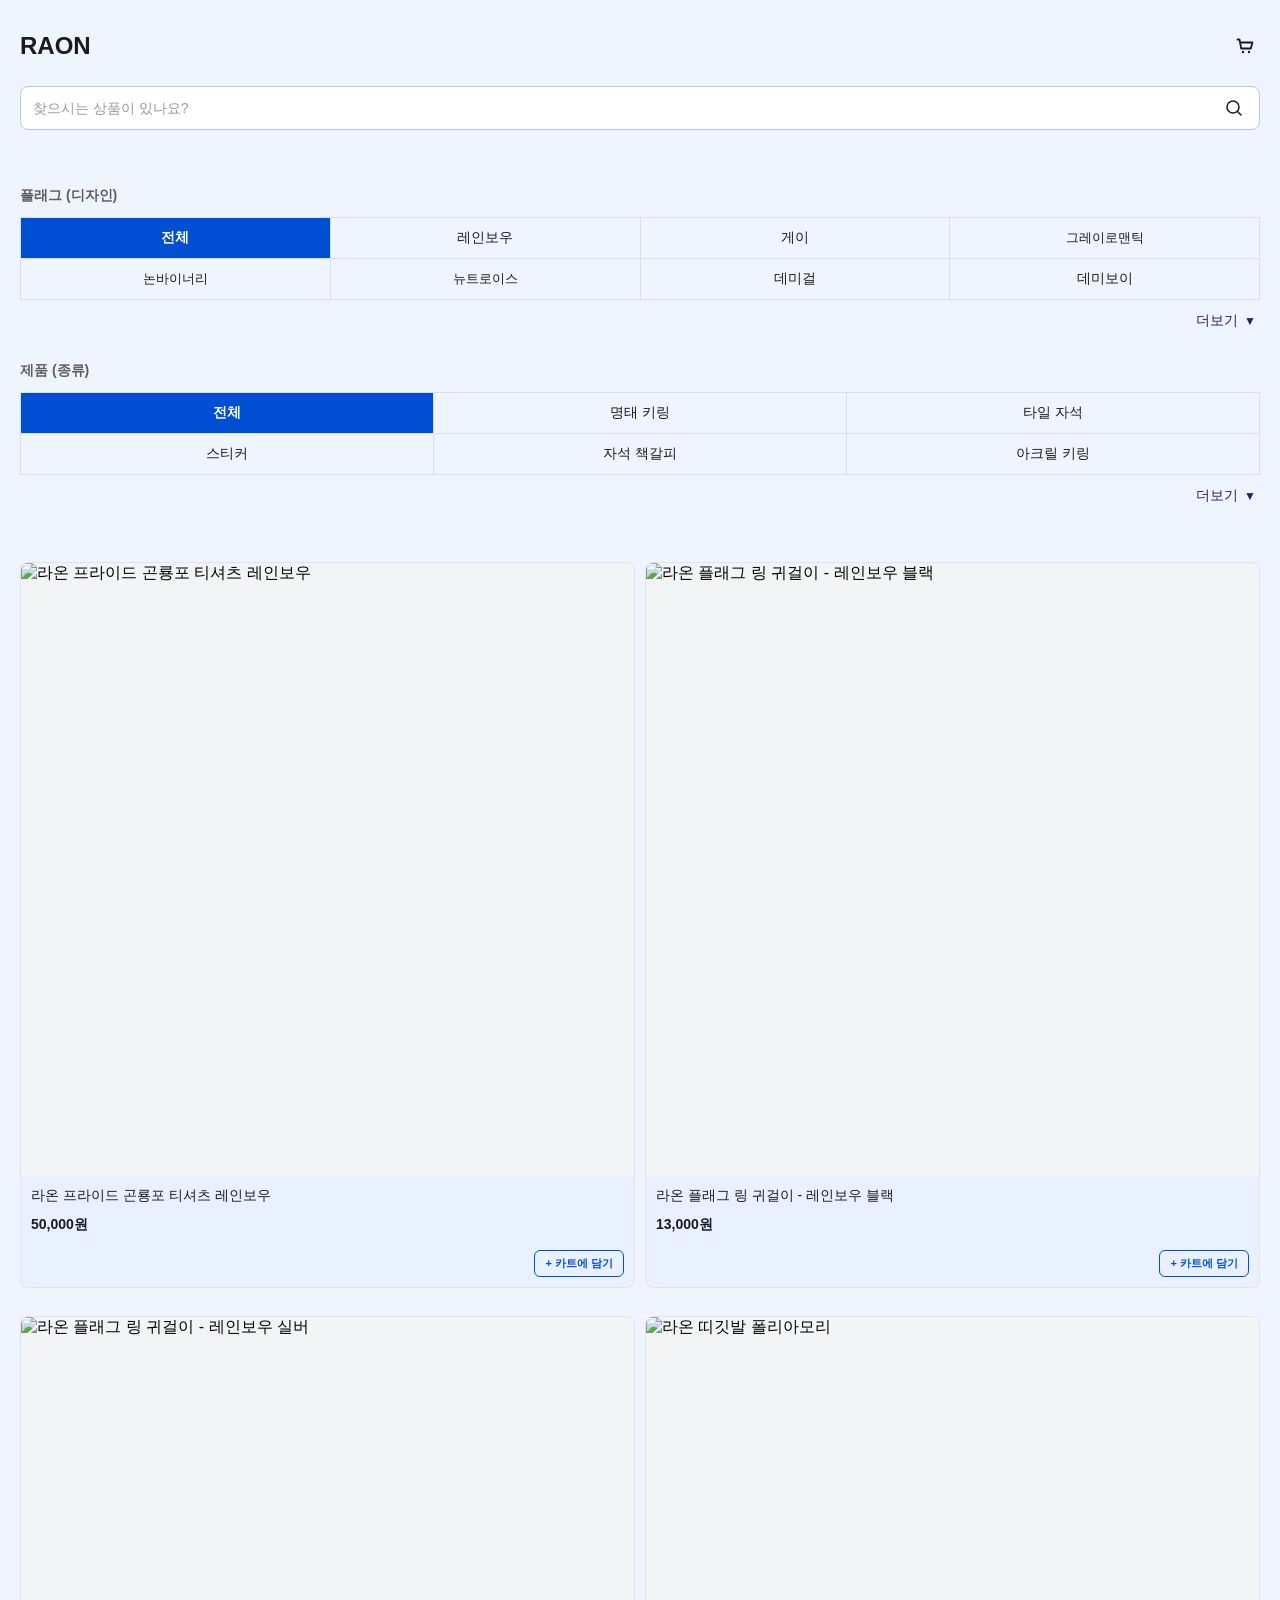
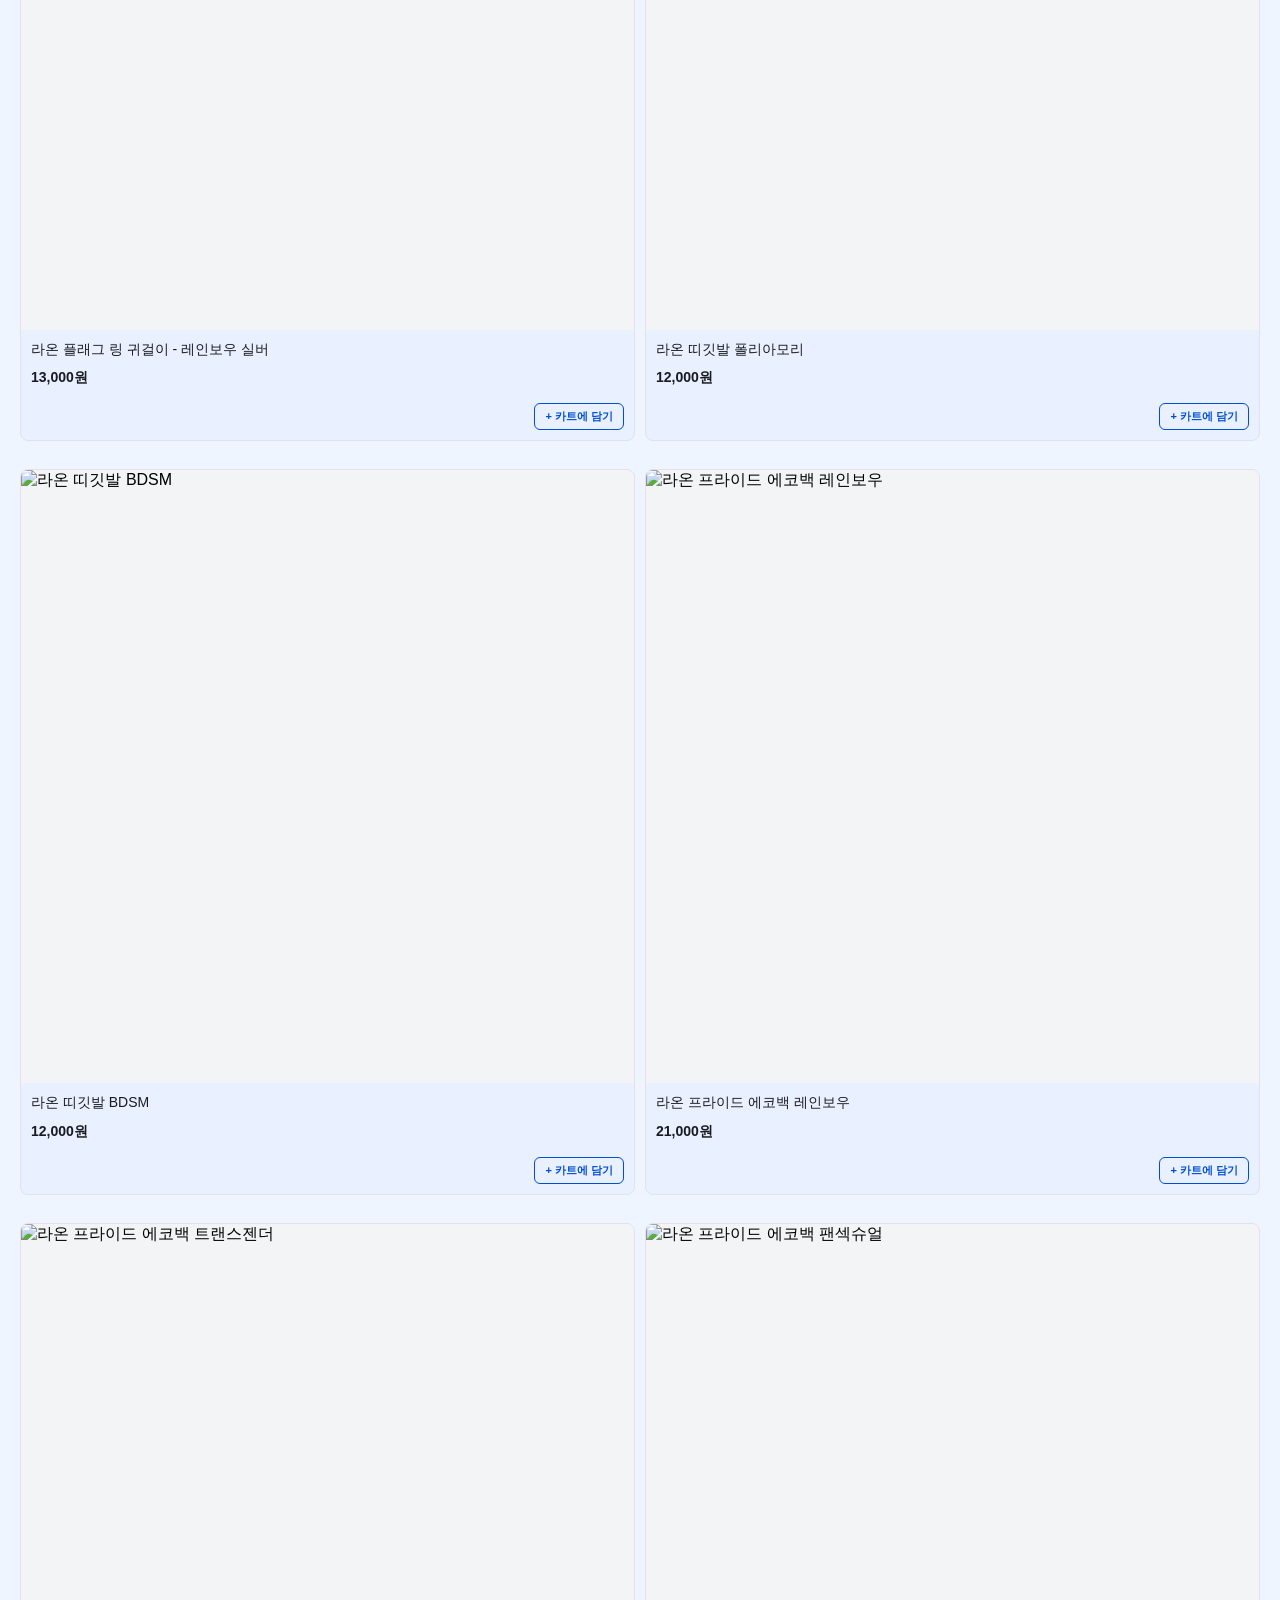
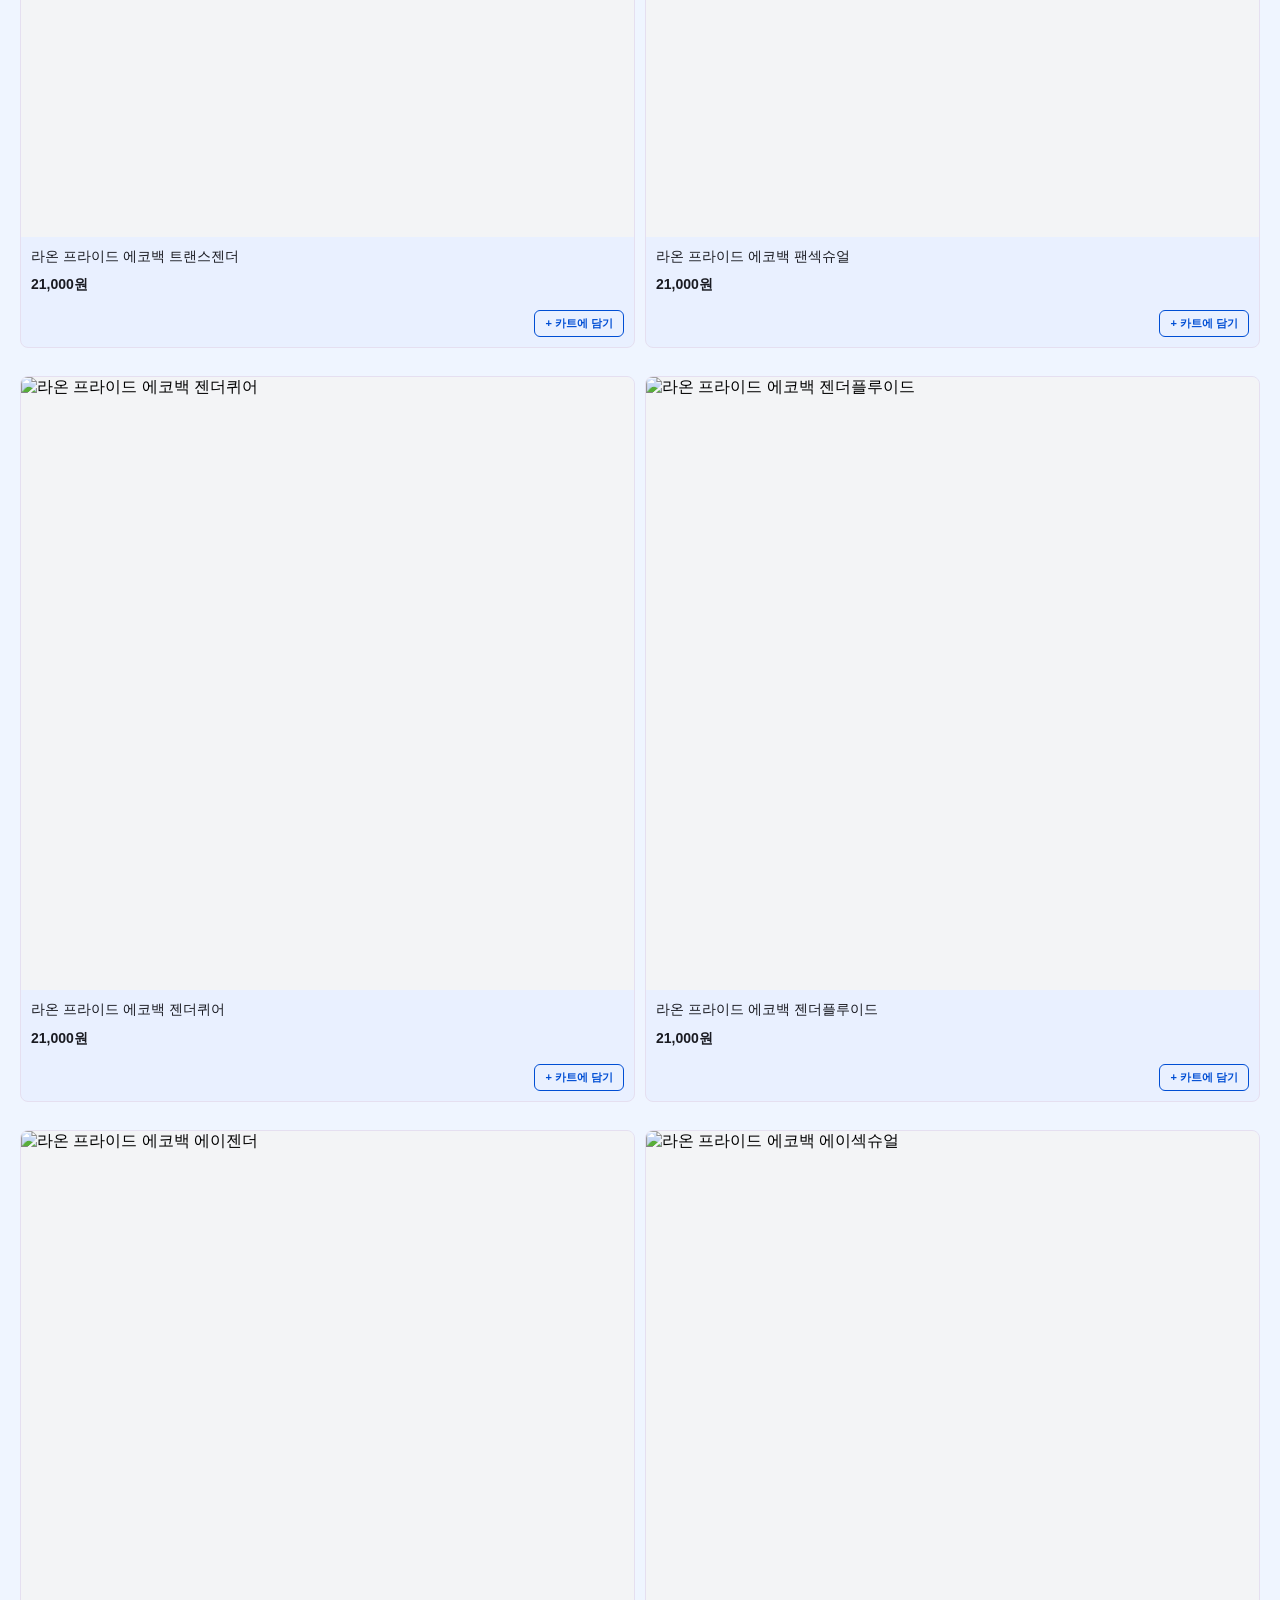
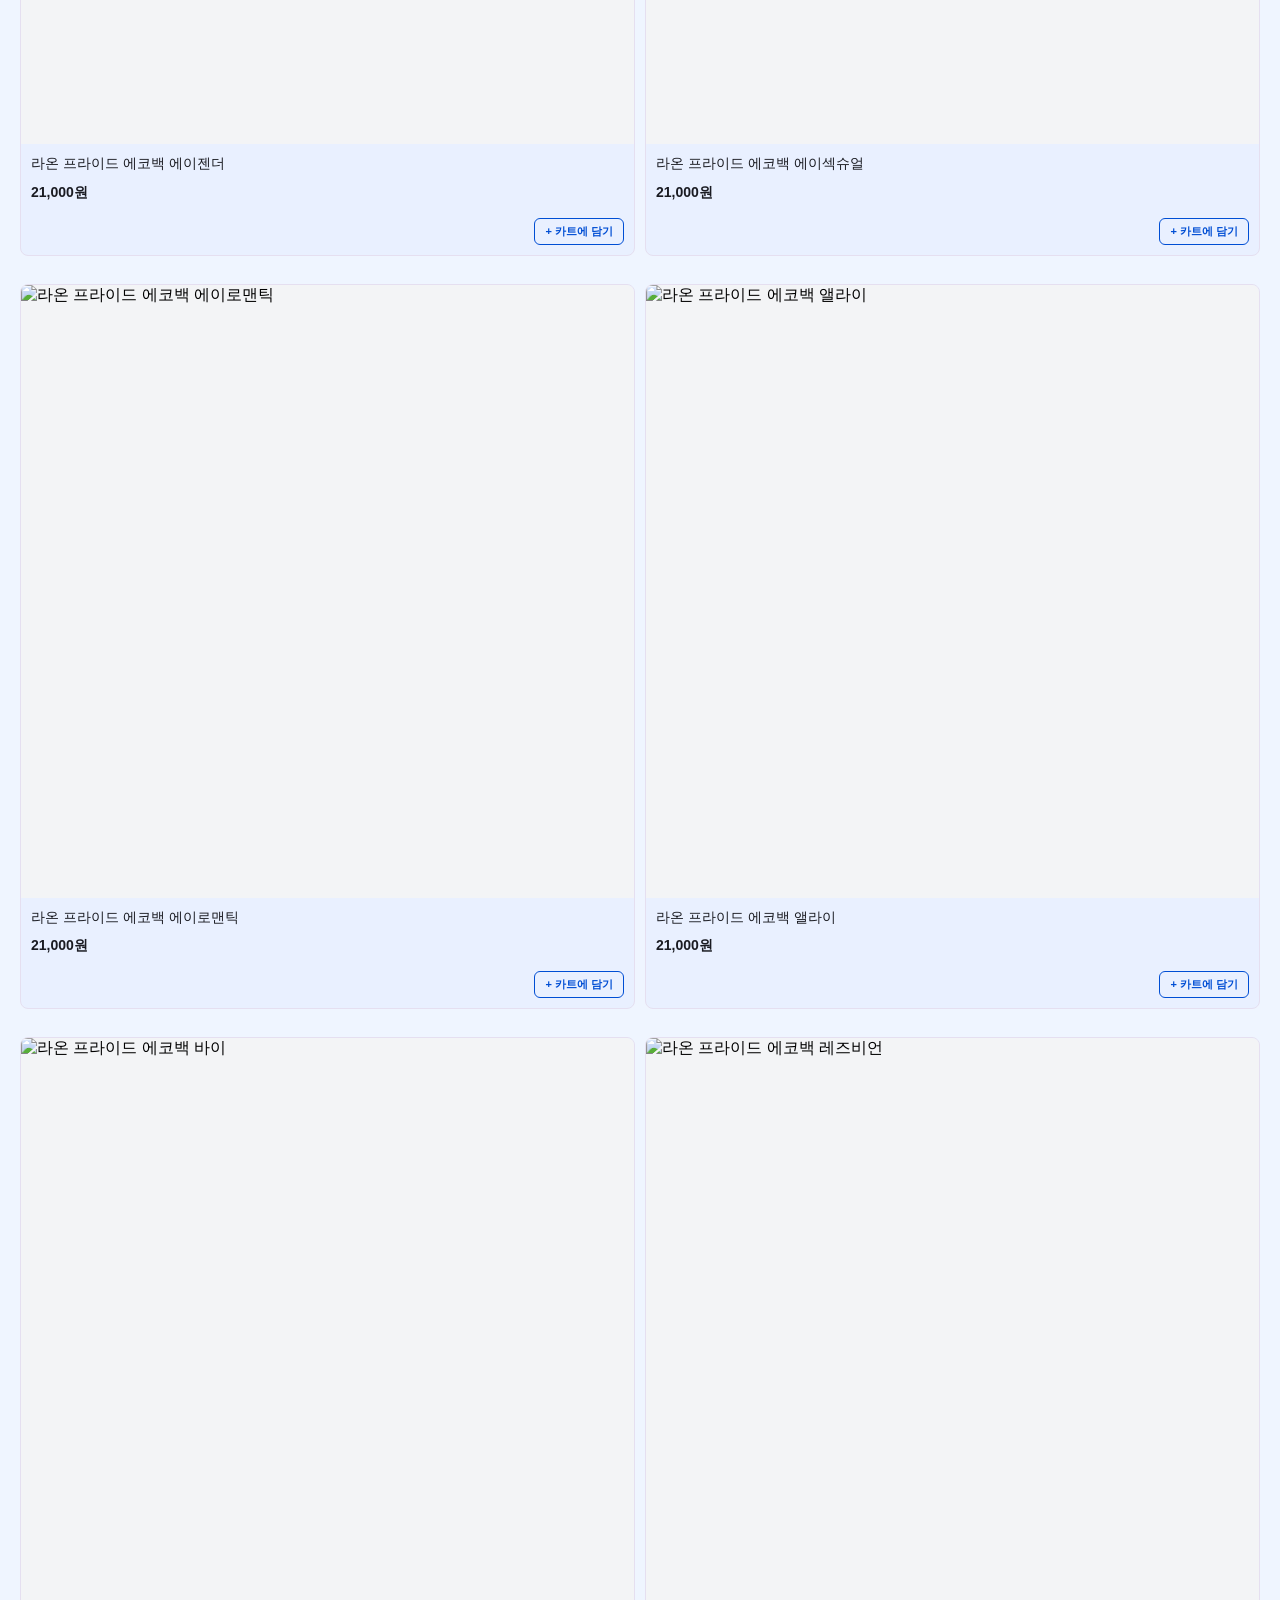
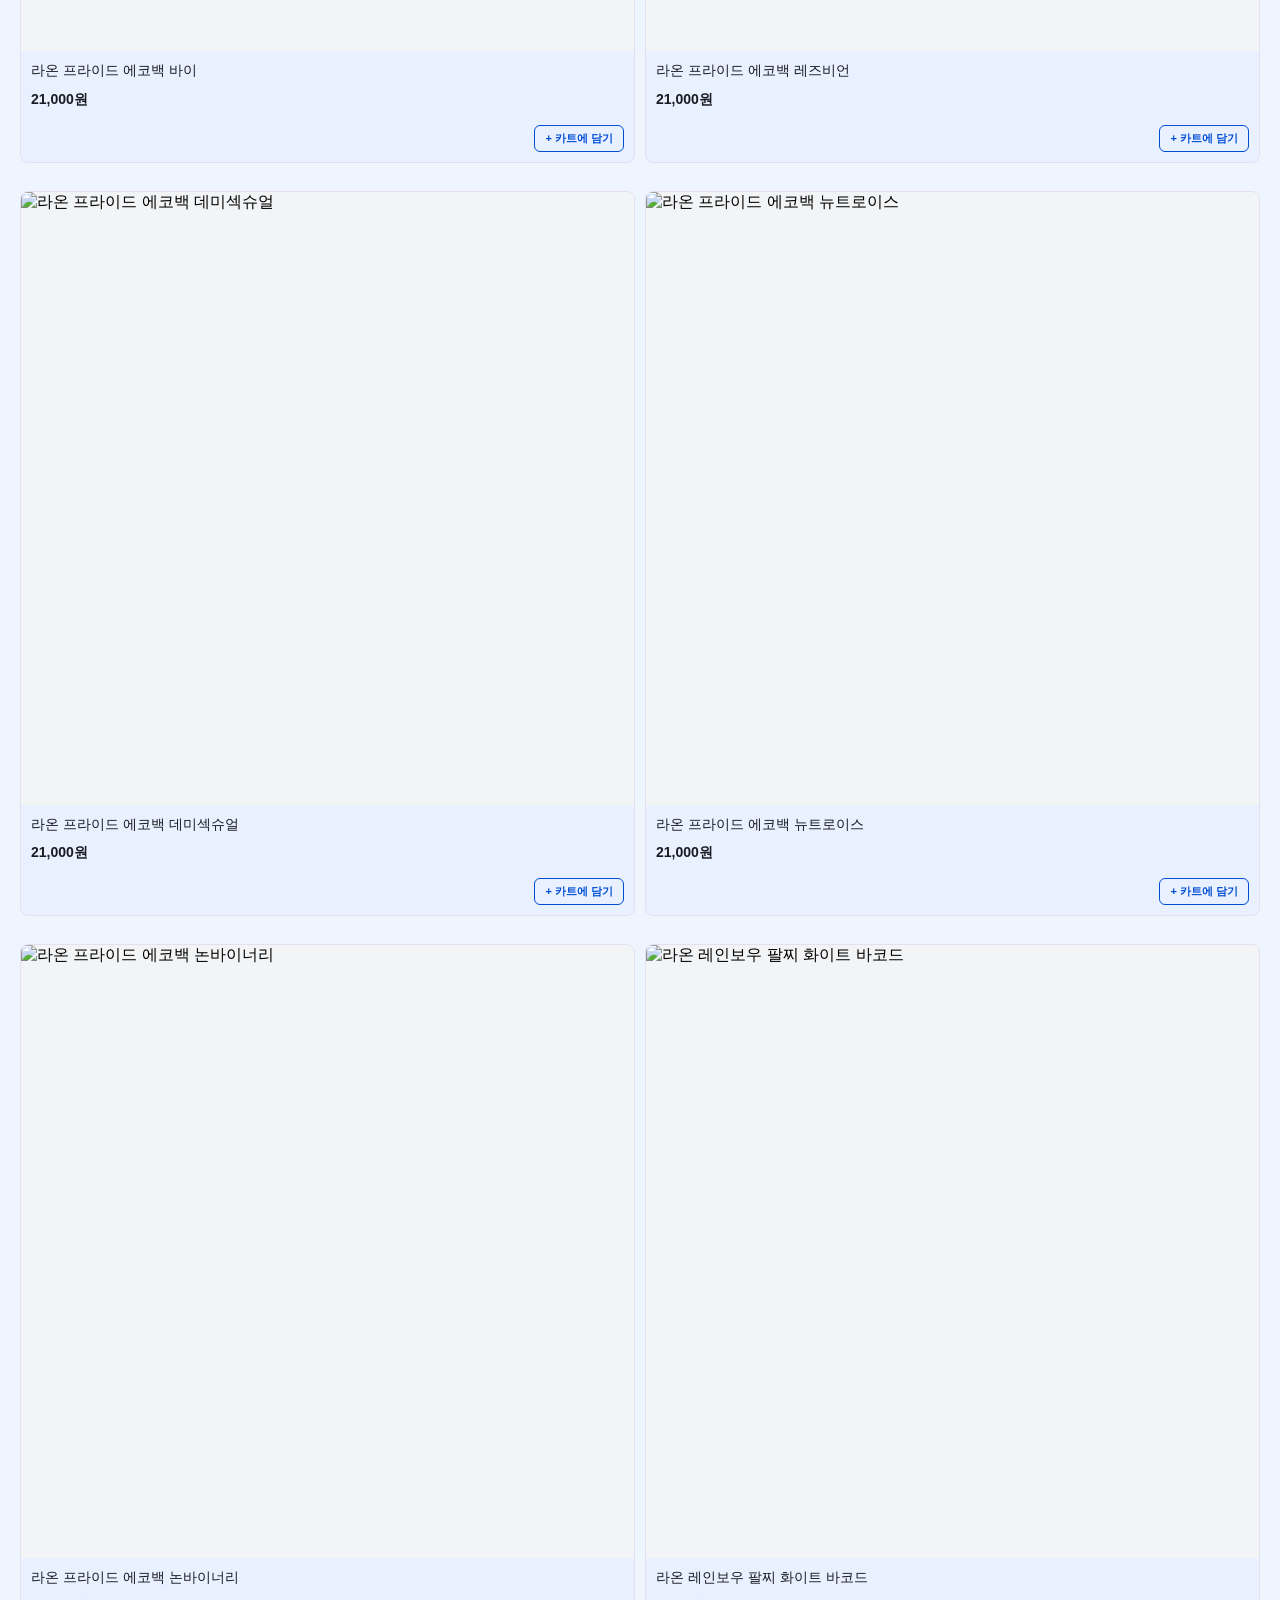
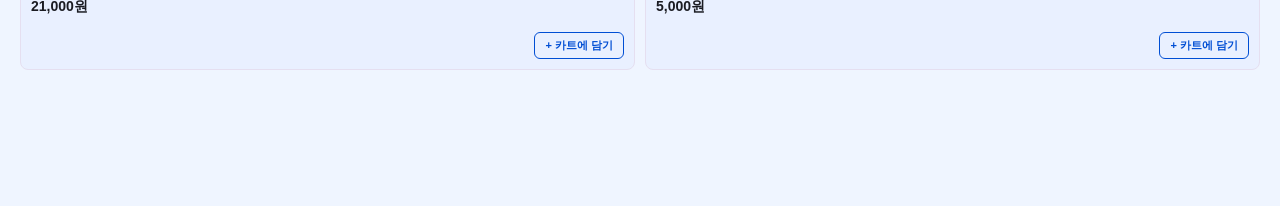
==== commit 0ae07583: "신규 상품 23종 추가 (곤룡포 티셔츠~레인보우 팔찌 블랙Love) 및 에코백/팔찌/티셔츠 카테고리 필터 추가" ====
--- a/index.html
+++ b/index.html
@@ -154,6 +154,16 @@
               <div class="label-cell size-14" data-type="product">귀걸이</div>
               <div class="label-cell size-14" data-type="product">뱃지</div>
               <div class="label-cell size-14" data-type="product">목걸이</div>
+            </div>
+            <div class="label-row collapsed">
+              <div class="label-cell size-14" data-type="product">안경닦이</div>
+              <div class="label-cell size-14" data-type="product">매듭</div>
+              <div class="label-cell size-14" data-type="product">손부채</div>
+            </div>
+            <div class="label-row collapsed">
+              <div class="label-cell size-14" data-type="product">에코백</div>
+              <div class="label-cell size-14" data-type="product">팔찌</div>
+              <div class="label-cell size-14" data-type="product">티셔츠</div>
             </div>
           </div>
           <button class="label-more-btn" onclick="toggleLabels('product')">
@@ -234,7 +244,13 @@
       '스트랩': ['스트랩'],
       '귀걸이': ['귀걸이', '귀찌'],
       '뱃지': ['뱃지', '브로치', '핀'],
-      '목걸이': ['목걸이']
+      '목걸이': ['목걸이'],
+      '팔찌': ['팔찌'],
+      '안경닦이': ['안경 클리너', '안경닦이'],
+      '매듭': ['매듭'],
+      '손부채': ['손부채', '부채'],
+      '에코백': ['에코백'],
+      '티셔츠': ['티셔츠']
     };
 
     function cardHtml(p) {
